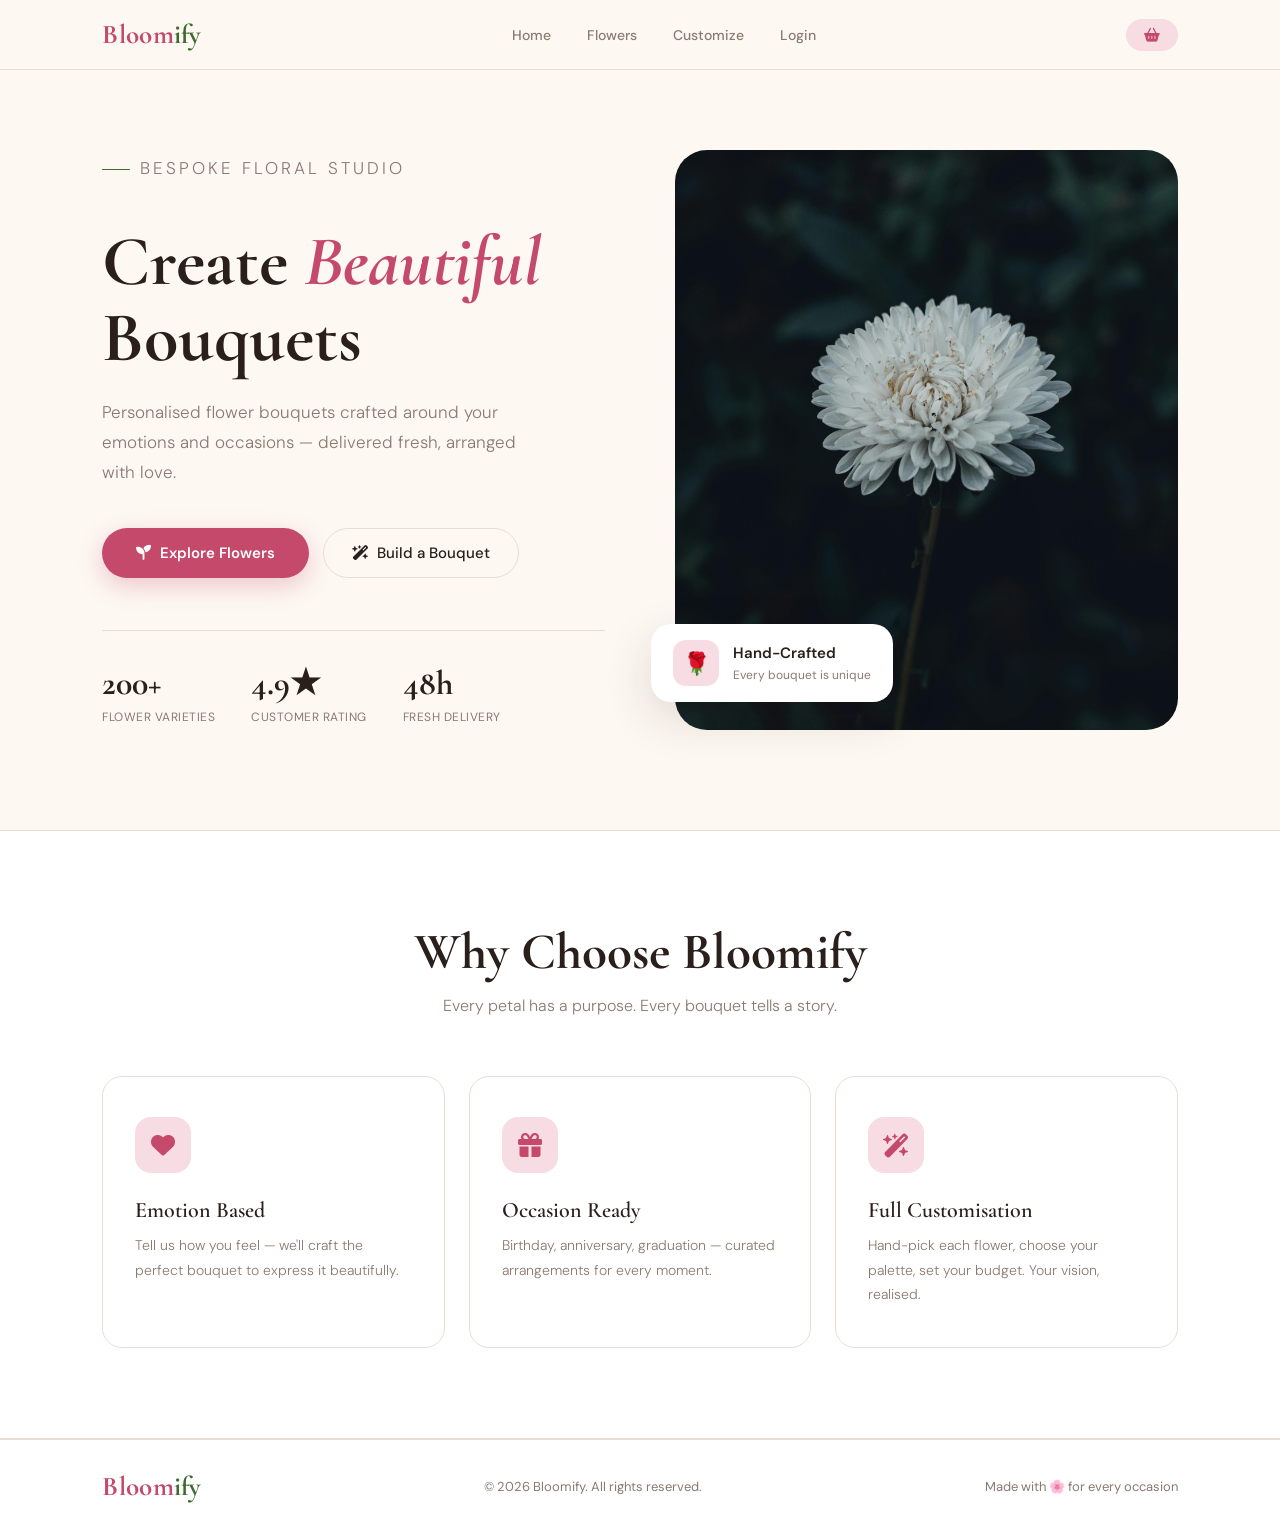
==== frontEnd/index.html @ c7f8efdf "Project setup" ====
<!DOCTYPE html>
<html lang="en">
<head>
  <meta charset="UTF-8">
  <meta name="viewport" content="width=device-width, initial-scale=1.0">
  <title>Bloomify — Bespoke Flower Bouquets</title>
  <link href="https://fonts.googleapis.com/css2?family=Cormorant+Garamond:ital,wght@0,400;0,500;0,600;0,700;1,400;1,600&family=DM+Sans:opsz,wght@9..40,300;9..40,400;9..40,500;9..40,600&display=swap" rel="stylesheet">
  <link rel="stylesheet" href="https://cdnjs.cloudflare.com/ajax/libs/font-awesome/6.5.2/css/all.min.css">
  <link rel="stylesheet" href="css/style.css">
</head>
<body>
<header class="navbar">
  <a href="index.html" class="logo">Bloom<span>ify</span></a>
  <nav><ul>
    <li><a href="index.html">Home</a></li>
    <li><a href="catalog.html">Flowers</a></li>
    <li><a href="customize.html">Customize</a></li>
    <li id="nav-login-link"><a href="login.html">Login</a></li>
  </ul></nav>
  <div class="nav-right">
    <div id="nav-user-info" style="display:none;align-items:center;gap:10px;">
      <span style="font-size:13px;color:var(--text-muted);font-weight:500;">
        <i class="fa-solid fa-circle" style="color:var(--accent);font-size:8px;"></i>
        <span id="nav-user-name"></span>
      </span>
      <button onclick="handleLogout()" style="background:none;border:none;cursor:pointer;font-size:13px;color:var(--primary);font-weight:500;">Logout</button>
    </div>
    <a href="cart.html" class="nav-cart-btn">
      <i class="fa-solid fa-basket-shopping"></i>
      <span id="cart-count" style="display:none;">0</span>
    </a>
  </div>
</header>

<section class="hero">
  <div class="hero-text">
    <p class="hero-eyebrow fade-up delay-1">Bespoke Floral Studio</p>
    <h1 class="fade-up delay-2">Create <em>Beautiful</em><br>Bouquets</h1>
    <p class="fade-up delay-3">Personalised flower bouquets crafted around your emotions and occasions — delivered fresh, arranged with love.</p>
    <div class="hero-cta fade-up delay-4">
      <a href="catalog.html" class="btn-primary"><i class="fa-solid fa-seedling"></i> Explore Flowers</a>
      <a href="customize.html" class="btn-secondary"><i class="fa-solid fa-wand-magic-sparkles"></i> Build a Bouquet</a>
    </div>
    <div class="hero-stats fade-up delay-4">
      <div class="hero-stat"><strong>200+</strong><span>Flower Varieties</span></div>
      <div class="hero-stat"><strong>4.9★</strong><span>Customer Rating</span></div>
      <div class="hero-stat"><strong>48h</strong><span>Fresh Delivery</span></div>
    </div>
  </div>
  <div class="hero-image-wrap fade-up delay-2">
    <img src="images/heroImage.jpg" alt="Beautiful flower bouquet">
    <div class="hero-badge">
      <div class="hero-badge-icon">🌹</div>
      <div class="hero-badge-text"><strong>Hand-Crafted</strong><span>Every bouquet is unique</span></div>
    </div>
  </div>
</section>

<section class="features">
  <div class="section-header"><h2>Why Choose Bloomify</h2><p>Every petal has a purpose. Every bouquet tells a story.</p></div>
  <div class="features-grid">
    <div class="feature-card"><div class="feature-icon"><i class="fa-solid fa-heart"></i></div><h3>Emotion Based</h3><p>Tell us how you feel — we'll craft the perfect bouquet to express it beautifully.</p></div>
    <div class="feature-card"><div class="feature-icon"><i class="fa-solid fa-gift"></i></div><h3>Occasion Ready</h3><p>Birthday, anniversary, graduation — curated arrangements for every moment.</p></div>
    <div class="feature-card"><div class="feature-icon"><i class="fa-solid fa-wand-magic-sparkles"></i></div><h3>Full Customisation</h3><p>Hand-pick each flower, choose your palette, set your budget. Your vision, realised.</p></div>
  </div>
</section>

<footer>
  <a href="index.html" class="logo">Bloom<span>ify</span></a>
  <p>© 2026 Bloomify. All rights reserved.</p>
  <p>Made with 🌸 for every occasion</p>
</footer>
<script src="js/app.js"></script>
</body>
</html>
---- frontEnd/css/style.css ----
/* === BLOOMIFY — BOTANICAL LUXURY === */
@import url('https://fonts.googleapis.com/css2?family=Cormorant+Garamond:ital,wght@0,400;0,500;0,600;0,700;1,400;1,600&family=DM+Sans:opsz,wght@9..40,300;9..40,400;9..40,500;9..40,600&display=swap');

:root {
  --bg:            #fdf8f2;
  --surface:       #ffffff;
  --primary:       #c4496b;
  --primary-dark:  #a33558;
  --primary-light: #f7dce4;
  --accent:        #3d6b2e;
  --text:          #2a1f1a;
  --text-muted:    #8a7a72;
  --border:        #e8ddd5;
  --shadow:        rgba(60,30,20,0.07);
  --shadow-md:     rgba(60,30,20,0.14);
  --radius:        20px;
  --radius-sm:     10px;
  --radius-lg:     32px;
}

* { margin:0; padding:0; box-sizing:border-box; }

html { scroll-behavior:smooth; }

body {
  font-family: 'DM Sans', sans-serif;
  background: var(--bg);
  color: var(--text);
  min-height: 100vh;
  -webkit-font-smoothing: antialiased;
}

/* ─── NAVBAR ─────────────────────────────────────── */
.navbar {
  display: flex;
  justify-content: space-between;
  align-items: center;
  padding: 18px 8%;
  background: rgba(253,248,242,0.88);
  backdrop-filter: blur(14px);
  -webkit-backdrop-filter: blur(14px);
  position: sticky;
  top: 0;
  z-index: 100;
  border-bottom: 1px solid var(--border);
}

.logo {
  font-family: 'Cormorant Garamond', serif;
  font-size: 27px;
  font-weight: 700;
  color: var(--primary);
  letter-spacing: 0.3px;
  text-decoration: none;
}
.logo span { color: var(--accent); }

nav ul { display:flex; list-style:none; gap:4px; }

nav a {
  text-decoration: none;
  color: var(--text-muted);
  font-weight: 500;
  font-size: 14px;
  padding: 8px 16px;
  border-radius: 30px;
  transition: all 0.22s;
}
nav a:hover, nav a.active {
  color: var(--primary);
  background: var(--primary-light);
}

.nav-right {
  display: flex;
  align-items: center;
  gap: 12px;
}

.nav-cart-btn {
  display: flex;
  align-items: center;
  gap: 7px;
  padding: 9px 18px;
  border-radius: 30px;
  background: var(--primary-light);
  color: var(--primary);
  font-size: 14px;
  font-weight: 600;
  text-decoration: none;
  border: none;
  cursor: pointer;
  font-family: 'DM Sans', sans-serif;
  transition: all 0.22s;
}
.nav-cart-btn:hover { background: var(--primary); color: white; }

/* ─── BUTTONS ────────────────────────────────────── */
.btn-primary {
  display: inline-flex;
  align-items: center;
  gap: 9px;
  padding: 15px 34px;
  background: var(--primary);
  color: white;
  border: none;
  border-radius: 50px;
  font-family: 'DM Sans', sans-serif;
  font-size: 15px;
  font-weight: 600;
  cursor: pointer;
  text-decoration: none;
  transition: all 0.28s;
  box-shadow: 0 8px 24px rgba(196,73,107,0.28);
}
.btn-primary:hover {
  background: var(--primary-dark);
  transform: translateY(-2px);
  box-shadow: 0 14px 32px rgba(196,73,107,0.38);
}

.btn-secondary {
  display: inline-flex;
  align-items: center;
  gap: 8px;
  padding: 14px 28px;
  background: transparent;
  color: var(--text);
  border: 1.5px solid var(--border);
  border-radius: 50px;
  font-family: 'DM Sans', sans-serif;
  font-size: 15px;
  font-weight: 500;
  cursor: pointer;
  text-decoration: none;
  transition: all 0.22s;
}
.btn-secondary:hover { border-color: var(--primary); color: var(--primary); }

/* ─── HERO ───────────────────────────────────────── */
.hero {
  display: grid;
  grid-template-columns: 1fr 1fr;
  align-items: center;
  padding: 80px 8% 100px;
  gap: 70px;
}

.hero-eyebrow {
  display: flex;
  align-items: center;
  gap: 10px;
  font-size: 11px;
  font-weight: 600;
  letter-spacing: 3px;
  text-transform: uppercase;
  color: var(--accent);
  margin-bottom: 22px;
}
.hero-eyebrow::before {
  content: '';
  display: block;
  width: 28px;
  height: 1.5px;
  background: var(--accent);
  border-radius: 2px;
}

.hero-text h1 {
  font-family: 'Cormorant Garamond', serif;
  font-size: clamp(46px, 5.5vw, 76px);
  font-weight: 700;
  line-height: 1.08;
  margin-bottom: 22px;
}
.hero-text h1 em { font-style: italic; color: var(--primary); }

.hero-text p {
  font-size: 17px;
  color: var(--text-muted);
  line-height: 1.75;
  margin-bottom: 40px;
  font-weight: 300;
  max-width: 420px;
}

.hero-cta { display: flex; align-items: center; gap: 14px; }

.hero-stats {
  display: flex;
  gap: 36px;
  margin-top: 52px;
  padding-top: 36px;
  border-top: 1px solid var(--border);
}
.hero-stat strong {
  display: block;
  font-family: 'Cormorant Garamond', serif;
  font-size: 34px;
  font-weight: 700;
  line-height: 1;
  margin-bottom: 4px;
}
.hero-stat span {
  font-size: 12px;
  color: var(--text-muted);
  text-transform: uppercase;
  letter-spacing: 0.5px;
}

.hero-image-wrap { position: relative; }

.hero-image-wrap img {
  width: 100%;
  height: 580px;
  object-fit: cover;
  border-radius: var(--radius-lg);
  display: block;
}

.hero-badge {
  position: absolute;
  bottom: 28px;
  left: -24px;
  background: white;
  padding: 16px 22px;
  border-radius: var(--radius);
  box-shadow: 0 16px 48px var(--shadow-md);
  display: flex;
  align-items: center;
  gap: 14px;
  animation: float 4s ease-in-out infinite;
}
@keyframes float {
  0%,100% { transform: translateY(0); }
  50%      { transform: translateY(-6px); }
}

.hero-badge-icon {
  width: 46px;
  height: 46px;
  background: var(--primary-light);
  border-radius: 13px;
  display: flex;
  align-items: center;
  justify-content: center;
  font-size: 22px;
}
.hero-badge-text strong { display:block; font-size:15px; font-weight:600; }
.hero-badge-text span { font-size:12px; color:var(--text-muted); }

/* ─── FEATURES ───────────────────────────────────── */
.features {
  background: white;
  padding: 90px 8%;
  border-top: 1px solid var(--border);
  border-bottom: 1px solid var(--border);
}

.section-header {
  text-align: center;
  margin-bottom: 60px;
}
.section-header h2 {
  font-family: 'Cormorant Garamond', serif;
  font-size: clamp(34px, 4vw, 54px);
  font-weight: 700;
  margin-bottom: 12px;
}
.section-header p { color: var(--text-muted); font-size:16px; font-weight:300; }

.features-grid {
  display: grid;
  grid-template-columns: repeat(3, 1fr);
  gap: 24px;
}

.feature-card {
  padding: 40px 32px;
  border-radius: var(--radius);
  border: 1px solid var(--border);
  transition: all 0.3s;
  position: relative;
  overflow: hidden;
}
.feature-card::after {
  content: '';
  position: absolute;
  top: 0; left: 0; right: 0;
  height: 3px;
  background: var(--primary);
  transform: scaleX(0);
  transition: transform 0.3s;
  transform-origin: left;
  border-radius: 0 0 3px 3px;
}
.feature-card:hover {
  border-color: transparent;
  box-shadow: 0 18px 48px var(--shadow-md);
  transform: translateY(-5px);
}
.feature-card:hover::after { transform: scaleX(1); }

.feature-icon {
  width: 56px;
  height: 56px;
  background: var(--primary-light);
  border-radius: 16px;
  display: flex;
  align-items: center;
  justify-content: center;
  font-size: 24px;
  color: var(--primary);
  margin-bottom: 24px;
}
.feature-card h3 {
  font-family: 'Cormorant Garamond', serif;
  font-size: 22px;
  font-weight: 600;
  margin-bottom: 10px;
}
.feature-card p { color:var(--text-muted); font-size:14px; line-height:1.75; font-weight:300; }

/* ─── PAGE HEADER ────────────────────────────────── */
.page-header {
  padding: 64px 8% 48px;
  text-align: center;
}
.page-header h1 {
  font-family: 'Cormorant Garamond', serif;
  font-size: clamp(36px, 5vw, 64px);
  font-weight: 700;
  margin-bottom: 12px;
}
.page-header p { color: var(--text-muted); font-size:16px; font-weight:300; }

.ornament {
  display: flex;
  align-items: center;
  justify-content: center;
  gap: 14px;
  margin-top: 20px;
  color: var(--primary);
  font-size: 14px;
}
.ornament::before, .ornament::after {
  content: '';
  display: block;
  width: 56px;
  height: 1px;
  background: var(--border);
}

/* ─── CATALOG ────────────────────────────────────── */
.catalog {
  display: grid;
  grid-template-columns: repeat(auto-fill, minmax(300px, 1fr));
  gap: 28px;
  padding: 0 8% 90px;
}

.flower-card {
  background: var(--surface);
  border-radius: var(--radius);
  overflow: hidden;
  border: 1px solid var(--border);
  transition: all 0.35s;
  cursor: pointer;
}
.flower-card:hover {
  transform: translateY(-7px);
  box-shadow: 0 28px 64px var(--shadow-md);
  border-color: transparent;
}

.flower-card-img {
  position: relative;
  overflow: hidden;
  height: 300px;
}
.flower-card-img img {
  width: 100%;
  height: 100%;
  object-fit: cover;
  transition: transform 0.55s;
}
.flower-card:hover .flower-card-img img { transform: scale(1.08); }

.flower-tag {
  position: absolute;
  top: 14px;
  left: 14px;
  background: white;
  color: var(--accent);
  font-size: 10px;
  font-weight: 700;
  letter-spacing: 1.2px;
  text-transform: uppercase;
  padding: 5px 12px;
  border-radius: 30px;
  box-shadow: 0 2px 8px rgba(0,0,0,0.1);
}

.flower-card-body { padding: 26px 26px 0; }
.flower-card-body h3 {
  font-family: 'Cormorant Garamond', serif;
  font-size: 26px;
  font-weight: 600;
  margin-bottom: 5px;
}
.flower-card-body .meaning {
  font-size: 13px;
  color: var(--text-muted);
  font-style: italic;
  margin-bottom: 0;
}

.flower-card-footer {
  display: flex;
  align-items: center;
  justify-content: space-between;
  padding: 20px 26px 24px;
}

.price {
  font-family: 'Cormorant Garamond', serif;
  font-size: 30px;
  font-weight: 700;
  color: var(--text);
}

.btn-add {
  display: inline-flex;
  align-items: center;
  gap: 7px;
  padding: 11px 22px;
  border: none;
  background: var(--primary);
  color: white;
  border-radius: 30px;
  font-family: 'DM Sans', sans-serif;
  font-size: 13px;
  font-weight: 600;
  cursor: pointer;
  transition: all 0.25s;
}
.btn-add:hover { background: var(--primary-dark); transform: scale(1.04); }
.btn-add.added { background: var(--accent); }

/* ─── CUSTOMIZE ──────────────────────────────────── */
.customize-container {
  display: grid;
  grid-template-columns: 1fr 1.3fr;
  gap: 28px;
  padding: 0 8% 90px;
}

.panel {
  background: var(--surface);
  border-radius: var(--radius);
  padding: 38px;
  border: 1px solid var(--border);
}
.panel h2 {
  font-family: 'Cormorant Garamond', serif;
  font-size: 28px;
  font-weight: 600;
  margin-bottom: 24px;
  padding-bottom: 18px;
  border-bottom: 1px solid var(--border);
  display: flex;
  align-items: center;
  gap: 10px;
}

.flower-options {
  display: grid;
  grid-template-columns: 1fr 1fr;
  gap: 12px;
}

.flower-opt-btn {
  display: flex;
  align-items: center;
  gap: 12px;
  padding: 16px 18px;
  border: 1.5px solid var(--border);
  border-radius: var(--radius-sm);
  background: var(--bg);
  cursor: pointer;
  transition: all 0.22s;
  font-family: 'DM Sans', sans-serif;
  font-size: 14px;
  font-weight: 500;
  color: var(--text);
  text-align: left;
}
.flower-opt-btn:hover {
  border-color: var(--primary);
  color: var(--primary);
  background: var(--primary-light);
  transform: scale(1.02);
}
.flower-opt-btn .f-emoji { font-size: 22px; }
.flower-opt-btn .f-info { line-height: 1.3; }
.flower-opt-btn .f-name { display:block; font-weight:600; font-size:14px; }
.flower-opt-btn .f-price { display:block; font-size:12px; color:var(--text-muted); }

.bouquet-list { min-height: 180px; margin-bottom: 20px; }

.bouquet-empty {
  display: flex;
  flex-direction: column;
  align-items: center;
  justify-content: center;
  min-height: 180px;
  color: var(--text-muted);
  font-size: 14px;
  gap: 10px;
  text-align: center;
}
.bouquet-empty i { font-size: 36px; opacity: 0.2; }
.bouquet-empty p { font-weight: 300; }

.bouquet-item {
  display: flex;
  align-items: center;
  justify-content: space-between;
  padding: 14px 16px;
  background: var(--bg);
  border-radius: var(--radius-sm);
  margin-bottom: 10px;
  animation: slideIn 0.3s ease;
}
@keyframes slideIn {
  from { opacity:0; transform: translateX(-12px); }
  to   { opacity:1; transform: translateX(0); }
}

.bouquet-item-left {
  display: flex;
  align-items: center;
  gap: 12px;
  font-size: 14px;
  font-weight: 500;
}
.b-emoji { font-size: 20px; }
.b-qty {
  display: inline-flex;
  align-items: center;
  justify-content: center;
  width: 22px;
  height: 22px;
  background: var(--primary-light);
  color: var(--primary);
  border-radius: 50%;
  font-size: 11px;
  font-weight: 700;
}

.bouquet-item-right { display:flex; align-items:center; gap:10px; }

.item-price {
  font-family: 'Cormorant Garamond', serif;
  font-size: 20px;
  font-weight: 700;
  color: var(--primary);
}

.remove-btn {
  background: none;
  border: none;
  color: var(--text-muted);
  cursor: pointer;
  font-size: 14px;
  padding: 4px 6px;
  border-radius: 6px;
  transition: all 0.2s;
  line-height: 1;
}
.remove-btn:hover { color: var(--primary); background: var(--primary-light); }

.bouquet-total {
  border-top: 1px solid var(--border);
  padding-top: 20px;
  display: flex;
  justify-content: space-between;
  align-items: center;
  margin-bottom: 20px;
}
.bouquet-total span { font-size:15px; font-weight:500; color:var(--text-muted); }
.bouquet-total strong {
  font-family: 'Cormorant Garamond', serif;
  font-size: 36px;
  font-weight: 700;
  color: var(--text);
}

.btn-order {
  width: 100%;
  padding: 16px;
  border: none;
  background: var(--primary);
  color: white;
  border-radius: var(--radius-sm);
  font-family: 'DM Sans', sans-serif;
  font-size: 15px;
  font-weight: 600;
  cursor: pointer;
  transition: all 0.25s;
  display: flex;
  align-items: center;
  justify-content: center;
  gap: 9px;
}
.btn-order:hover { background: var(--primary-dark); transform: translateY(-2px); }
.btn-order:disabled { opacity:0.4; cursor:not-allowed; transform:none; }

/* ─── LOGIN ──────────────────────────────────────── */
.login-page {
  min-height: calc(100vh - 66px);
  display: flex;
  align-items: center;
  justify-content: center;
  padding: 40px 20px;
  background: radial-gradient(ellipse at 70% 50%, var(--primary-light) 0%, var(--bg) 60%);
}

.login-card {
  background: white;
  padding: 56px 48px;
  border-radius: var(--radius-lg);
  width: 100%;
  max-width: 420px;
  box-shadow: 0 32px 80px rgba(60,30,20,0.12);
}

.login-logo {
  font-family: 'Cormorant Garamond', serif;
  font-size: 32px;
  font-weight: 700;
  color: var(--primary);
  text-align: center;
  margin-bottom: 6px;
}
.login-logo span { color: var(--accent); }
.login-sub {
  text-align: center;
  color: var(--text-muted);
  font-size: 14px;
  margin-bottom: 40px;
  font-weight: 300;
}

.form-group { margin-bottom: 20px; }
.form-group label {
  display: block;
  font-size: 11px;
  font-weight: 700;
  letter-spacing: 1px;
  text-transform: uppercase;
  color: var(--text-muted);
  margin-bottom: 8px;
}
.form-group input {
  width: 100%;
  padding: 14px 18px;
  border: 1.5px solid var(--border);
  border-radius: var(--radius-sm);
  font-family: 'DM Sans', sans-serif;
  font-size: 15px;
  color: var(--text);
  background: var(--bg);
  transition: all 0.22s;
  outline: none;
}
.form-group input:focus { border-color: var(--primary); background: white; box-shadow: 0 0 0 4px rgba(196,73,107,0.08); }

.login-footer { text-align:center; margin-top:24px; font-size:13px; color:var(--text-muted); }
.login-footer a { color:var(--primary); text-decoration:none; font-weight:600; }

/* ─── ADMIN ──────────────────────────────────────── */
.admin-stats {
  display: grid;
  grid-template-columns: repeat(3, 1fr);
  gap: 24px;
  padding: 0 8% 32px;
}

.stat-card {
  background: white;
  border-radius: var(--radius);
  padding: 36px;
  border: 1px solid var(--border);
  transition: all 0.28s;
  position: relative;
  overflow: hidden;
}
.stat-card::before {
  content: '';
  position: absolute;
  bottom: 0; left: 0; right: 0;
  height: 3px;
  border-radius: 3px 3px 0 0;
}
.stat-card.rose::before  { background: var(--primary); }
.stat-card.green::before { background: var(--accent); }
.stat-card.gold::before  { background: #c48b00; }

.stat-card:hover { transform: translateY(-4px); box-shadow: 0 18px 48px var(--shadow-md); }

.stat-icon {
  width: 52px;
  height: 52px;
  border-radius: 14px;
  display: flex;
  align-items: center;
  justify-content: center;
  font-size: 22px;
  margin-bottom: 22px;
}
.stat-icon.rose  { background: var(--primary-light); color: var(--primary); }
.stat-icon.green { background: #d5ecd0; color: var(--accent); }
.stat-icon.gold  { background: #fef3dc; color: #c48b00; }

.stat-card h3 {
  font-size: 11px;
  font-weight: 700;
  text-transform: uppercase;
  letter-spacing: 1px;
  color: var(--text-muted);
  margin-bottom: 10px;
}
.stat-value {
  font-family: 'Cormorant Garamond', serif;
  font-size: 52px;
  font-weight: 700;
  line-height: 1;
  margin-bottom: 8px;
}
.stat-delta { font-size: 12px; color: var(--accent); font-weight: 600; }

.admin-panel {
  background: white;
  border-radius: var(--radius);
  border: 1px solid var(--border);
  overflow: hidden;
  margin: 0 8% 90px;
}
.admin-panel-header {
  padding: 24px 32px;
  border-bottom: 1px solid var(--border);
  display: flex;
  justify-content: space-between;
  align-items: center;
}
.admin-panel-header h3 {
  font-family: 'Cormorant Garamond', serif;
  font-size: 24px;
  font-weight: 600;
}

table { width: 100%; border-collapse: collapse; }
thead th {
  padding: 14px 32px;
  text-align: left;
  font-size: 10px;
  font-weight: 700;
  text-transform: uppercase;
  letter-spacing: 1px;
  color: var(--text-muted);
  background: var(--bg);
}
tbody td {
  padding: 18px 32px;
  font-size: 14px;
  border-bottom: 1px solid var(--border);
}
tbody tr:last-child td { border-bottom: none; }
tbody tr:hover td { background: var(--bg); }

.status-badge {
  display: inline-block;
  padding: 4px 12px;
  border-radius: 30px;
  font-size: 11px;
  font-weight: 700;
  letter-spacing: 0.3px;
}
.status-badge.delivered  { background: #d5ecd0; color: var(--accent); }
.status-badge.pending    { background: #fef3dc; color: #c48b00; }
.status-badge.processing { background: var(--primary-light); color: var(--primary); }

/* ─── FOOTER ─────────────────────────────────────── */
footer {
  border-top: 1px solid var(--border);
  padding: 30px 8%;
  display: flex;
  justify-content: space-between;
  align-items: center;
  background: white;
}
footer p { font-size: 13px; color: var(--text-muted); }

/* ─── ANIMATIONS ─────────────────────────────────── */
@keyframes fadeUp {
  from { opacity:0; transform:translateY(20px); }
  to   { opacity:1; transform:translateY(0); }
}
.fade-up   { animation: fadeUp 0.6s ease forwards; }
.delay-1   { animation-delay: 0.1s; opacity:0; }
.delay-2   { animation-delay: 0.22s; opacity:0; }
.delay-3   { animation-delay: 0.34s; opacity:0; }
.delay-4   { animation-delay: 0.46s; opacity:0; }

/* ─── RESPONSIVE ─────────────────────────────────── */
@media (max-width: 960px) {
  .hero { grid-template-columns: 1fr; padding: 60px 6% 70px; gap: 48px; }
  .hero-text p { max-width: 100%; }
  .hero-image-wrap img { height: 380px; }
  .hero-badge { left: 16px; }
  .features-grid { grid-template-columns: 1fr; }
  .customize-container { grid-template-columns: 1fr; }
  .admin-stats { grid-template-columns: 1fr 1fr; }
}
@media (max-width: 620px) {
  .navbar { padding: 14px 5%; }
  nav ul { gap: 2px; }
  nav a { padding: 7px 10px; font-size: 13px; }
  .admin-stats { grid-template-columns: 1fr; }
  .login-card { padding: 40px 28px; }
  .hero-stats { gap: 24px; }
  .catalog { padding: 0 5% 60px; }
}

/* ================= BLOOMIFY ADMIN THEME ================= */

.admin-panel {
  background: var(--surface);
  border: 1px solid var(--border);
  border-radius: var(--radius);
  padding: 20px;
  margin-bottom: 20px;
}

.admin-panel-header {
  display: flex;
  justify-content: space-between;
  align-items: center;
  margin-bottom: 16px;
}

.admin-tabs {
  display: flex;
  gap: 10px;
  flex-wrap: wrap;
}

.admin-tab-btn {
  border-radius: 999px;
  padding: 10px 18px;
  font-size: 13px;
  transition: 0.2s;
}

.admin-tab-btn.active {
  background: var(--primary);
  color: white;
}

table {
  width: 100%;
  border-collapse: collapse;
  font-size: 13px;
}

th {
  text-align: left;
  padding: 12px;
  color: var(--text-muted);
  border-bottom: 1px solid var(--border);
}

td {
  padding: 12px;
  border-bottom: 1px solid var(--border);
}

tr:hover {
  background: rgba(196, 73, 107, 0.05);
}
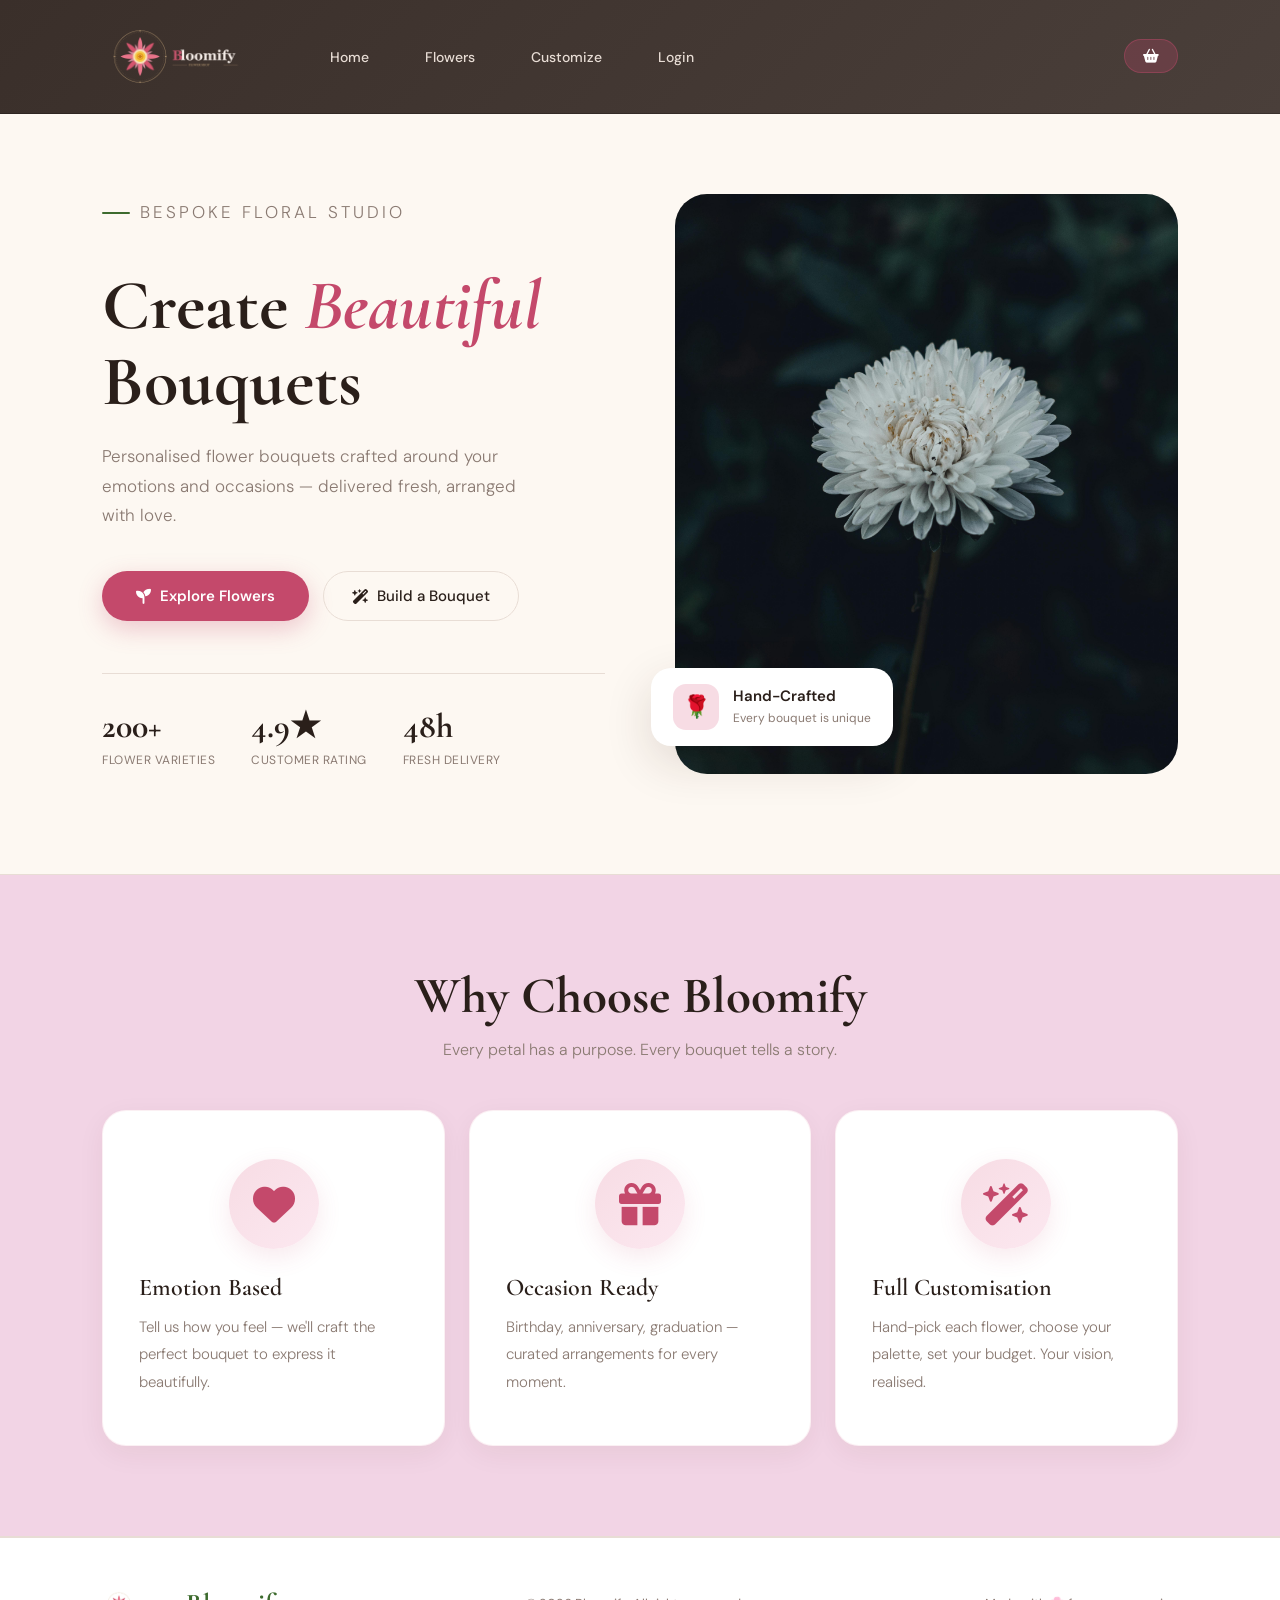
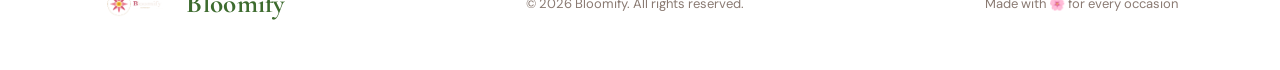
==== commit 82b0e0ee: "added the logo and changed the colours, removed duplivcates" ====
--- a/frontEnd/index.html
+++ b/frontEnd/index.html
@@ -10,7 +10,9 @@
 </head>
 <body>
 <header class="navbar">
-  <a href="index.html" class="logo">Bloom<span>ify</span></a>
+  <a href="index.html" class="brand-logo" aria-label="Bloomify home">
+    <img src="images/bloomify_logo.png" alt="Bloomify logo">
+  </a>
   <nav><ul>
     <li><a href="index.html">Home</a></li>
     <li><a href="catalog.html">Flowers</a></li>
@@ -66,7 +68,7 @@
 </section>
 
 <footer>
-  <a href="index.html" class="logo">Bloom<span>ify</span></a>
+  <a href="index.html" class="logo footer-logo-link"><img src="images/bloomify_logo.png" alt="Bloomify logo"><span>Bloom<span>ify</span></span></a>
   <p>© 2026 Bloomify. All rights reserved.</p>
   <p>Made with 🌸 for every occasion</p>
 </footer>
--- a/frontEnd/css/style.css
+++ b/frontEnd/css/style.css
@@ -33,16 +33,20 @@
 /* ─── NAVBAR ─────────────────────────────────────── */
 .navbar {
   display: flex;
-  justify-content: space-between;
-  align-items: center;
-  padding: 18px 8%;
-  background: rgba(253,248,242,0.88);
+  align-items: center;
+  gap: 40px;
+  padding: 16px 8%;
+  background: linear-gradient(135deg, #3a2f2a 0%, #4a3f3a 100%);
   backdrop-filter: blur(14px);
   -webkit-backdrop-filter: blur(14px);
   position: sticky;
   top: 0;
   z-index: 100;
-  border-bottom: 1px solid var(--border);
+  border-bottom: 1px solid rgba(0,0,0,0.2);
+}
+
+.navbar > nav {
+  flex: 1;
 }
 
 .logo {
@@ -55,26 +59,59 @@
 }
 .logo span { color: var(--accent); }
 
+.brand-logo {
+  display: inline-flex;
+  align-items: center;
+  justify-content: center;
+  width: 15%;
+  height: 50%;
+  flex-shrink: 0;
+  border-radius: 0px;
+  padding: 0;
+  background: transparent;
+  border: none;
+  box-shadow: none;
+  transition: transform 0.22s ease;
+}
+
+.brand-logo:hover {
+  transform: scale(1.05);
+}
+
+.brand-logo img {
+  width: 100%;
+  height: 100%;
+  object-fit: contain;
+  display: block;
+}
+
 nav ul { display:flex; list-style:none; gap:4px; }
 
 nav a {
   text-decoration: none;
-  color: var(--text-muted);
+  color: #e8ddd5;
   font-weight: 500;
   font-size: 14px;
-  padding: 8px 16px;
+  padding: 8px 26px;
   border-radius: 30px;
   transition: all 0.22s;
 }
 nav a:hover, nav a.active {
-  color: var(--primary);
-  background: var(--primary-light);
+  color: #ffffff;
+  background: rgba(196,73,107,0.3);
 }
 
 .nav-right {
   display: flex;
   align-items: center;
   gap: 12px;
+}
+
+.footer-logo-link img {
+  width: 100%;
+  height: 100%;
+  object-fit: contain;
+  display: block;
 }
 
 .nav-cart-btn {
@@ -83,17 +120,17 @@
   gap: 7px;
   padding: 9px 18px;
   border-radius: 30px;
-  background: var(--primary-light);
-  color: var(--primary);
+  background: rgba(196,73,107,0.25);
+  color: #ffffff;
   font-size: 14px;
   font-weight: 600;
   text-decoration: none;
-  border: none;
+  border: 1px solid rgba(196,73,107,0.4);
   cursor: pointer;
   font-family: 'DM Sans', sans-serif;
   transition: all 0.22s;
 }
-.nav-cart-btn:hover { background: var(--primary); color: white; }
+.nav-cart-btn:hover { background: rgba(196,73,107,0.45); color: white; }
 
 /* ─── BUTTONS ────────────────────────────────────── */
 .btn-primary {
@@ -251,7 +288,7 @@
 
 /* ─── FEATURES ───────────────────────────────────── */
 .features {
-  background: white;
+  background: rgb(242, 212, 229);
   padding: 90px 8%;
   border-top: 1px solid var(--border);
   border-bottom: 1px solid var(--border);
@@ -259,7 +296,7 @@
 
 .section-header {
   text-align: center;
-  margin-bottom: 60px;
+  margin-bottom: 50px;
 }
 .section-header h2 {
   font-family: 'Cormorant Garamond', serif;
@@ -276,61 +313,65 @@
 }
 
 .feature-card {
-  padding: 40px 32px;
-  border-radius: var(--radius);
-  border: 1px solid var(--border);
-  transition: all 0.3s;
+  padding: 48px 36px;
+  border-radius: 24px;
+  background: var(--surface);
+  border: 1px solid rgba(196,73,107,0.08);
+  transition: all 0.35s cubic-bezier(0.4, 0.0, 0.2, 1);
   position: relative;
   overflow: hidden;
+  box-shadow: 0 8px 28px rgba(60,30,20,0.06);
 }
 .feature-card::after {
   content: '';
   position: absolute;
   top: 0; left: 0; right: 0;
   height: 3px;
-  background: var(--primary);
+  background: linear-gradient(90deg, var(--primary), transparent);
   transform: scaleX(0);
   transition: transform 0.3s;
   transform-origin: left;
   border-radius: 0 0 3px 3px;
 }
 .feature-card:hover {
-  border-color: transparent;
-  box-shadow: 0 18px 48px var(--shadow-md);
-  transform: translateY(-5px);
+  border-color: rgba(196,73,107,0.2);
+  box-shadow: 0 24px 56px rgba(196,73,107,0.15);
+  transform: translateY(-8px);
 }
 .feature-card:hover::after { transform: scaleX(1); }
 
 .feature-icon {
-  width: 56px;
-  height: 56px;
-  background: var(--primary-light);
-  border-radius: 16px;
+  width: 90px;
+  height: 90px;
+  background: linear-gradient(135deg, #f7dce4, #fce8f0);
+  border-radius: 50%;
   display: flex;
   align-items: center;
   justify-content: center;
+  font-size: 42px;
+  color: var(--primary);
+  margin: 0 auto 24px;
+  box-shadow: 0 8px 24px rgba(196,73,107,0.12);
+}
+.feature-card h3 {
+  font-family: 'Cormorant Garamond', serif;
   font-size: 24px;
-  color: var(--primary);
-  margin-bottom: 24px;
-}
-.feature-card h3 {
-  font-family: 'Cormorant Garamond', serif;
-  font-size: 22px;
   font-weight: 600;
-  margin-bottom: 10px;
-}
-.feature-card p { color:var(--text-muted); font-size:14px; line-height:1.75; font-weight:300; }
+  margin-bottom: 12px;
+  color: var(--text);
+}
+.feature-card p { color:var(--text-muted); font-size:15px; line-height:1.85; font-weight:300; }
 
 /* ─── PAGE HEADER ────────────────────────────────── */
 .page-header {
-  padding: 64px 8% 48px;
+  padding: 34px 5% 48px;
   text-align: center;
 }
 .page-header h1 {
   font-family: 'Cormorant Garamond', serif;
   font-size: clamp(36px, 5vw, 64px);
   font-weight: 700;
-  margin-bottom: 12px;
+  margin-bottom: 10px;
 }
 .page-header p { color: var(--text-muted); font-size:16px; font-weight:300; }
 
@@ -355,22 +396,28 @@
 .catalog {
   display: grid;
   grid-template-columns: repeat(auto-fill, minmax(300px, 1fr));
-  gap: 28px;
+  gap: 32px;
   padding: 0 8% 90px;
+  animation: fadeIn 0.6s ease;
+}
+@keyframes fadeIn {
+  from { opacity: 0; }
+  to { opacity: 1; }
 }
 
 .flower-card {
   background: var(--surface);
-  border-radius: var(--radius);
+  border-radius: 20px;
   overflow: hidden;
-  border: 1px solid var(--border);
-  transition: all 0.35s;
+  border: 1px solid rgba(232,221,213,0.6);
+  transition: all 0.4s cubic-bezier(0.4, 0.0, 0.2, 1);
   cursor: pointer;
+  box-shadow: 0 8px 28px rgba(60,30,20,0.08);
 }
 .flower-card:hover {
-  transform: translateY(-7px);
-  box-shadow: 0 28px 64px var(--shadow-md);
-  border-color: transparent;
+  transform: translateY(-10px);
+  box-shadow: 0 32px 72px rgba(196,73,107,0.18);
+  border-color: rgba(196,73,107,0.15);
 }
 
 .flower-card-img {
@@ -433,19 +480,25 @@
   display: inline-flex;
   align-items: center;
   gap: 7px;
-  padding: 11px 22px;
+  padding: 12px 26px;
   border: none;
-  background: var(--primary);
+  background: linear-gradient(135deg, var(--primary), #a33558);
   color: white;
   border-radius: 30px;
   font-family: 'DM Sans', sans-serif;
-  font-size: 13px;
+  font-size: 14px;
   font-weight: 600;
   cursor: pointer;
-  transition: all 0.25s;
-}
-.btn-add:hover { background: var(--primary-dark); transform: scale(1.04); }
-.btn-add.added { background: var(--accent); }
+  transition: all 0.3s cubic-bezier(0.4, 0.0, 0.2, 1);
+  box-shadow: 0 6px 20px rgba(196,73,107,0.25);
+}
+.btn-add:hover { 
+  background: linear-gradient(135deg, #a33558, #8a2a48);
+  transform: translateY(-2px);
+  box-shadow: 0 10px 28px rgba(196,73,107,0.35);
+}
+.btn-add:active { transform: translateY(0); }
+.btn-add.added { background: linear-gradient(135deg, var(--accent), #2f5a24); }
 
 /* ─── CUSTOMIZE ──────────────────────────────────── */
 .customize-container {
@@ -457,9 +510,10 @@
 
 .panel {
   background: var(--surface);
-  border-radius: var(--radius);
-  padding: 38px;
-  border: 1px solid var(--border);
+  border-radius: 24px;
+  padding: 42px;
+  border: 1px solid rgba(232,221,213,0.5);
+  box-shadow: 0 8px 32px rgba(60,30,20,0.08);
 }
 .panel h2 {
   font-family: 'Cormorant Garamond', serif;
@@ -800,6 +854,16 @@
   align-items: center;
   background: white;
 }
+footer .footer-logo-link {
+  display: inline-flex;
+  align-items: center;
+  gap: 12px;
+  text-decoration: none;
+}
+footer .footer-logo-link img {
+  width: 72px;
+  height: 72px;
+}
 footer p { font-size: 13px; color: var(--text-muted); }
 
 /* ─── ANIMATIONS ─────────────────────────────────── */
@@ -827,6 +891,8 @@
   .navbar { padding: 14px 5%; }
   nav ul { gap: 2px; }
   nav a { padding: 7px 10px; font-size: 13px; }
+  .brand-logo { width: 46px; height: 46px; padding: 5px; border-radius: 14px; }
+  footer { flex-direction: column; gap: 12px; text-align: center; }
   .admin-stats { grid-template-columns: 1fr; }
   .login-card { padding: 40px 28px; }
   .hero-stats { gap: 24px; }
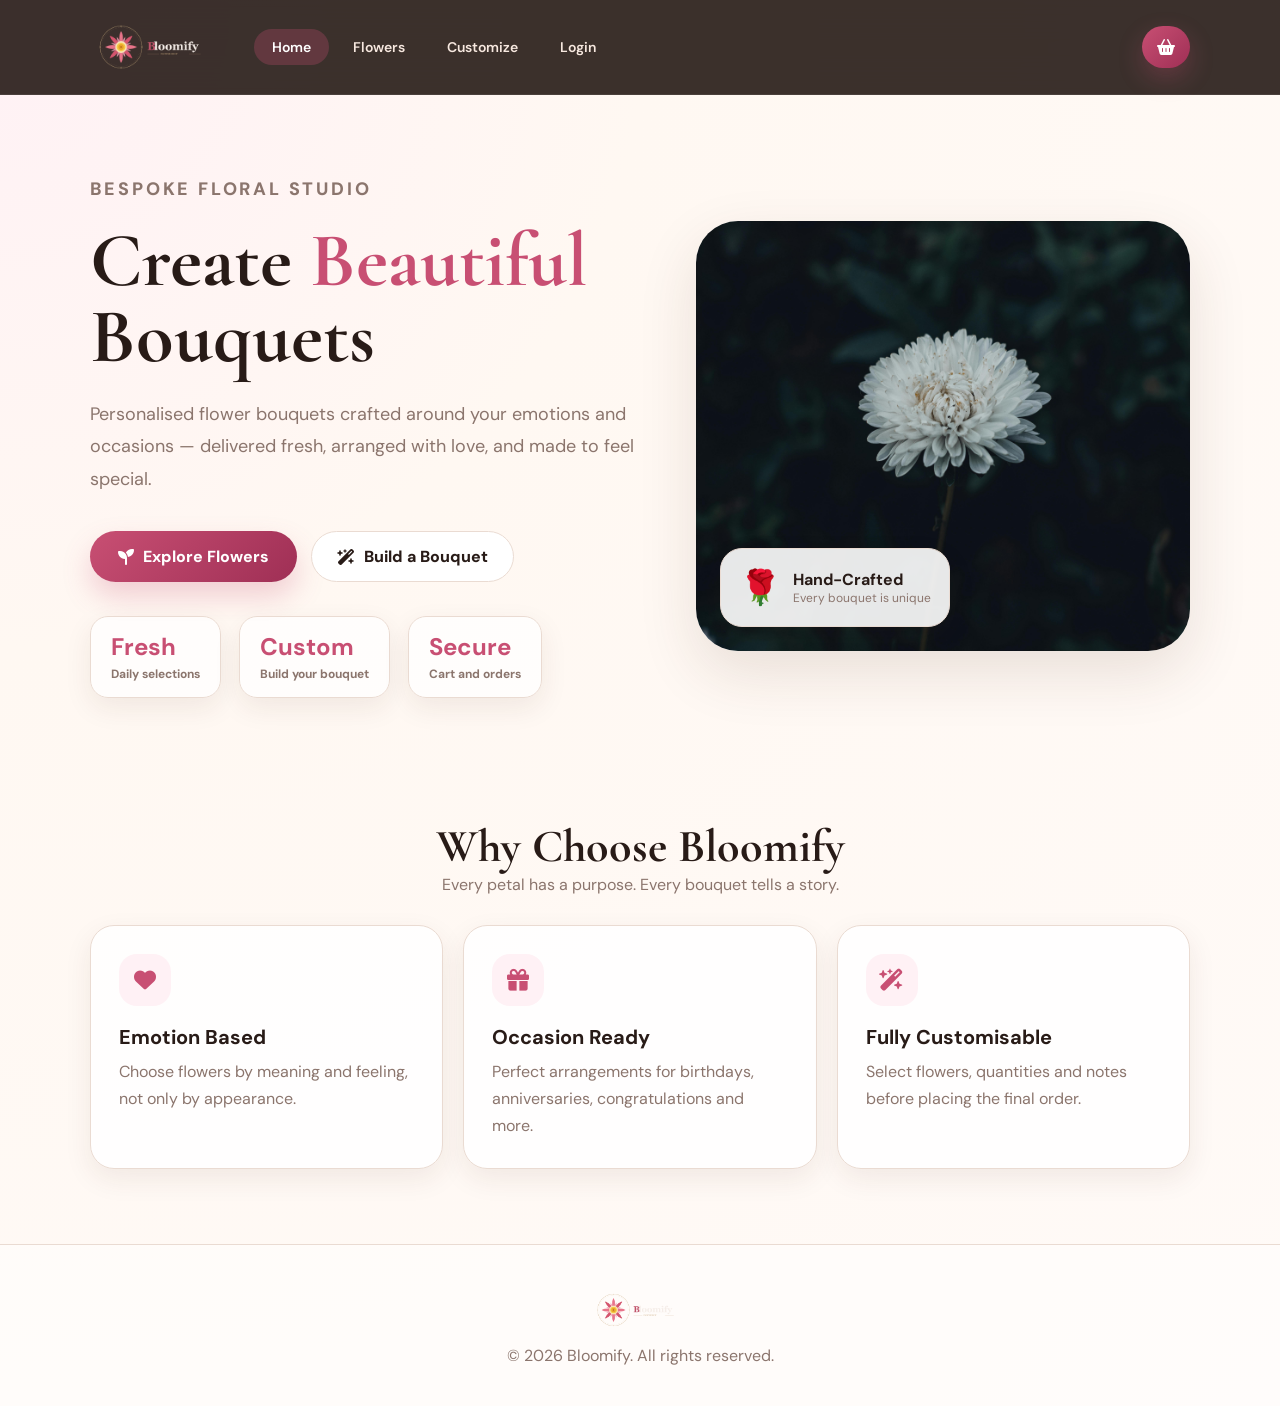
==== commit d148a3a2: "Make UI clean and Cart issue" ====
--- a/frontEnd/index.html
+++ b/frontEnd/index.html
@@ -4,7 +4,6 @@
   <meta charset="UTF-8">
   <meta name="viewport" content="width=device-width, initial-scale=1.0">
   <title>Bloomify — Bespoke Flower Bouquets</title>
-  <link href="https://fonts.googleapis.com/css2?family=Cormorant+Garamond:ital,wght@0,400;0,500;0,600;0,700;1,400;1,600&family=DM+Sans:opsz,wght@9..40,300;9..40,400;9..40,500;9..40,600&display=swap" rel="stylesheet">
   <link rel="stylesheet" href="https://cdnjs.cloudflare.com/ajax/libs/font-awesome/6.5.2/css/all.min.css">
   <link rel="stylesheet" href="css/style.css">
 </head>
@@ -13,20 +12,26 @@
   <a href="index.html" class="brand-logo" aria-label="Bloomify home">
     <img src="images/bloomify_logo.png" alt="Bloomify logo">
   </a>
-  <nav><ul>
-    <li><a href="index.html">Home</a></li>
-    <li><a href="catalog.html">Flowers</a></li>
-    <li><a href="customize.html">Customize</a></li>
-    <li id="nav-login-link"><a href="login.html">Login</a></li>
-  </ul></nav>
+
+  <nav>
+    <ul>
+      <li><a href="index.html" class="active">Home</a></li>
+      <li><a href="catalog.html">Flowers</a></li>
+      <li><a href="customize.html">Customize</a></li>
+      <li id="nav-admin-link" style="display:none;"><a href="admin.html">Admin</a></li>
+      <li id="nav-login-link"><a href="login.html">Login</a></li>
+    </ul>
+  </nav>
+
   <div class="nav-right">
-    <div id="nav-user-info" style="display:none;align-items:center;gap:10px;">
-      <span style="font-size:13px;color:var(--text-muted);font-weight:500;">
-        <i class="fa-solid fa-circle" style="color:var(--accent);font-size:8px;"></i>
+    <div class="nav-user" id="nav-user-info">
+      <span>
+        <i class="fa-solid fa-circle" style="color:#9fe39f;font-size:8px;"></i>
         <span id="nav-user-name"></span>
       </span>
-      <button onclick="handleLogout()" style="background:none;border:none;cursor:pointer;font-size:13px;color:var(--primary);font-weight:500;">Logout</button>
+      <button class="logout-btn" onclick="handleLogout()">Logout</button>
     </div>
+
     <a href="cart.html" class="nav-cart-btn">
       <i class="fa-solid fa-basket-shopping"></i>
       <span id="cart-count" style="display:none;">0</span>
@@ -35,43 +40,87 @@
 </header>
 
 <section class="hero">
-  <div class="hero-text">
-    <p class="hero-eyebrow fade-up delay-1">Bespoke Floral Studio</p>
-    <h1 class="fade-up delay-2">Create <em>Beautiful</em><br>Bouquets</h1>
-    <p class="fade-up delay-3">Personalised flower bouquets crafted around your emotions and occasions — delivered fresh, arranged with love.</p>
-    <div class="hero-cta fade-up delay-4">
-      <a href="catalog.html" class="btn-primary"><i class="fa-solid fa-seedling"></i> Explore Flowers</a>
-      <a href="customize.html" class="btn-secondary"><i class="fa-solid fa-wand-magic-sparkles"></i> Build a Bouquet</a>
+  <div class="hero-text fade-up">
+    <p class="hero-eyebrow">Bespoke Floral Studio</p>
+    <h1>Create <em>Beautiful</em><br>Bouquets</h1>
+    <p>
+      Personalised flower bouquets crafted around your emotions and occasions —
+      delivered fresh, arranged with love, and made to feel special.
+    </p>
+
+    <div class="hero-cta">
+      <a href="catalog.html" class="btn-primary">
+        <i class="fa-solid fa-seedling"></i> Explore Flowers
+      </a>
+      <a href="customize.html" class="btn-secondary">
+        <i class="fa-solid fa-wand-magic-sparkles"></i> Build a Bouquet
+      </a>
     </div>
-    <div class="hero-stats fade-up delay-4">
-      <div class="hero-stat"><strong>200+</strong><span>Flower Varieties</span></div>
-      <div class="hero-stat"><strong>4.9★</strong><span>Customer Rating</span></div>
-      <div class="hero-stat"><strong>48h</strong><span>Fresh Delivery</span></div>
+
+    <div class="hero-stats">
+      <div class="hero-stat">
+        <strong>Fresh</strong>
+        <span>Daily selections</span>
+      </div>
+      <div class="hero-stat">
+        <strong>Custom</strong>
+        <span>Build your bouquet</span>
+      </div>
+      <div class="hero-stat">
+        <strong>Secure</strong>
+        <span>Cart and orders</span>
+      </div>
     </div>
   </div>
-  <div class="hero-image-wrap fade-up delay-2">
+
+  <div class="hero-image-wrap fade-up">
     <img src="images/heroImage.jpg" alt="Beautiful flower bouquet">
+
     <div class="hero-badge">
       <div class="hero-badge-icon">🌹</div>
-      <div class="hero-badge-text"><strong>Hand-Crafted</strong><span>Every bouquet is unique</span></div>
+      <div>
+        <strong>Hand-Crafted</strong>
+        <span>Every bouquet is unique</span>
+      </div>
     </div>
   </div>
 </section>
 
 <section class="features">
-  <div class="section-header"><h2>Why Choose Bloomify</h2><p>Every petal has a purpose. Every bouquet tells a story.</p></div>
+  <div class="section-header">
+    <h2>Why Choose Bloomify</h2>
+    <p>Every petal has a purpose. Every bouquet tells a story.</p>
+  </div>
+
   <div class="features-grid">
-    <div class="feature-card"><div class="feature-icon"><i class="fa-solid fa-heart"></i></div><h3>Emotion Based</h3><p>Tell us how you feel — we'll craft the perfect bouquet to express it beautifully.</p></div>
-    <div class="feature-card"><div class="feature-icon"><i class="fa-solid fa-gift"></i></div><h3>Occasion Ready</h3><p>Birthday, anniversary, graduation — curated arrangements for every moment.</p></div>
-    <div class="feature-card"><div class="feature-icon"><i class="fa-solid fa-wand-magic-sparkles"></i></div><h3>Full Customisation</h3><p>Hand-pick each flower, choose your palette, set your budget. Your vision, realised.</p></div>
+    <div class="feature-card">
+      <div class="feature-icon"><i class="fa-solid fa-heart"></i></div>
+      <h3>Emotion Based</h3>
+      <p>Choose flowers by meaning and feeling, not only by appearance.</p>
+    </div>
+
+    <div class="feature-card">
+      <div class="feature-icon"><i class="fa-solid fa-gift"></i></div>
+      <h3>Occasion Ready</h3>
+      <p>Perfect arrangements for birthdays, anniversaries, congratulations and more.</p>
+    </div>
+
+    <div class="feature-card">
+      <div class="feature-icon"><i class="fa-solid fa-wand-magic-sparkles"></i></div>
+      <h3>Fully Customisable</h3>
+      <p>Select flowers, quantities and notes before placing the final order.</p>
+    </div>
   </div>
 </section>
 
 <footer>
-  <a href="index.html" class="logo footer-logo-link"><img src="images/bloomify_logo.png" alt="Bloomify logo"><span>Bloom<span>ify</span></span></a>
+  <a href="index.html" class="logo footer-logo-link">
+    <img src="images/bloomify_logo.png" alt="Bloomify logo">
+  </a>
   <p>© 2026 Bloomify. All rights reserved.</p>
-  <p>Made with 🌸 for every occasion</p>
 </footer>
+
+<script src="js/config.js"></script>
 <script src="js/app.js"></script>
 </body>
-</html>
+</html>
--- a/frontEnd/css/style.css
+++ b/frontEnd/css/style.css
@@ -1,957 +1,1057 @@
-/* === BLOOMIFY — BOTANICAL LUXURY === */
-@import url('https://fonts.googleapis.com/css2?family=Cormorant+Garamond:ital,wght@0,400;0,500;0,600;0,700;1,400;1,600&family=DM+Sans:opsz,wght@9..40,300;9..40,400;9..40,500;9..40,600&display=swap');
-
-:root {
-  --bg:            #fdf8f2;
-  --surface:       #ffffff;
-  --primary:       #c4496b;
-  --primary-dark:  #a33558;
-  --primary-light: #f7dce4;
-  --accent:        #3d6b2e;
-  --text:          #2a1f1a;
-  --text-muted:    #8a7a72;
-  --border:        #e8ddd5;
-  --shadow:        rgba(60,30,20,0.07);
-  --shadow-md:     rgba(60,30,20,0.14);
-  --radius:        20px;
-  --radius-sm:     10px;
-  --radius-lg:     32px;
-}
-
-* { margin:0; padding:0; box-sizing:border-box; }
-
-html { scroll-behavior:smooth; }
-
-body {
-  font-family: 'DM Sans', sans-serif;
-  background: var(--bg);
-  color: var(--text);
-  min-height: 100vh;
-  -webkit-font-smoothing: antialiased;
-}
-
-/* ─── NAVBAR ─────────────────────────────────────── */
-.navbar {
-  display: flex;
-  align-items: center;
-  gap: 40px;
-  padding: 16px 8%;
-  background: linear-gradient(135deg, #3a2f2a 0%, #4a3f3a 100%);
-  backdrop-filter: blur(14px);
-  -webkit-backdrop-filter: blur(14px);
-  position: sticky;
-  top: 0;
-  z-index: 100;
-  border-bottom: 1px solid rgba(0,0,0,0.2);
-}
-
-.navbar > nav {
-  flex: 1;
-}
-
-.logo {
-  font-family: 'Cormorant Garamond', serif;
-  font-size: 27px;
-  font-weight: 700;
-  color: var(--primary);
-  letter-spacing: 0.3px;
-  text-decoration: none;
-}
-.logo span { color: var(--accent); }
-
-.brand-logo {
-  display: inline-flex;
-  align-items: center;
-  justify-content: center;
-  width: 15%;
-  height: 50%;
-  flex-shrink: 0;
-  border-radius: 0px;
-  padding: 0;
-  background: transparent;
-  border: none;
-  box-shadow: none;
-  transition: transform 0.22s ease;
-}
-
-.brand-logo:hover {
-  transform: scale(1.05);
-}
-
-.brand-logo img {
-  width: 100%;
-  height: 100%;
-  object-fit: contain;
-  display: block;
-}
-
-nav ul { display:flex; list-style:none; gap:4px; }
-
-nav a {
-  text-decoration: none;
-  color: #e8ddd5;
-  font-weight: 500;
-  font-size: 14px;
-  padding: 8px 26px;
-  border-radius: 30px;
-  transition: all 0.22s;
-}
-nav a:hover, nav a.active {
-  color: #ffffff;
-  background: rgba(196,73,107,0.3);
-}
-
-.nav-right {
-  display: flex;
-  align-items: center;
-  gap: 12px;
-}
-
-.footer-logo-link img {
-  width: 100%;
-  height: 100%;
-  object-fit: contain;
-  display: block;
-}
-
-.nav-cart-btn {
-  display: flex;
-  align-items: center;
-  gap: 7px;
-  padding: 9px 18px;
-  border-radius: 30px;
-  background: rgba(196,73,107,0.25);
-  color: #ffffff;
-  font-size: 14px;
-  font-weight: 600;
-  text-decoration: none;
-  border: 1px solid rgba(196,73,107,0.4);
-  cursor: pointer;
-  font-family: 'DM Sans', sans-serif;
-  transition: all 0.22s;
-}
-.nav-cart-btn:hover { background: rgba(196,73,107,0.45); color: white; }
-
-/* ─── BUTTONS ────────────────────────────────────── */
-.btn-primary {
-  display: inline-flex;
-  align-items: center;
-  gap: 9px;
-  padding: 15px 34px;
-  background: var(--primary);
-  color: white;
-  border: none;
-  border-radius: 50px;
-  font-family: 'DM Sans', sans-serif;
-  font-size: 15px;
-  font-weight: 600;
-  cursor: pointer;
-  text-decoration: none;
-  transition: all 0.28s;
-  box-shadow: 0 8px 24px rgba(196,73,107,0.28);
-}
-.btn-primary:hover {
-  background: var(--primary-dark);
-  transform: translateY(-2px);
-  box-shadow: 0 14px 32px rgba(196,73,107,0.38);
-}
-
-.btn-secondary {
-  display: inline-flex;
-  align-items: center;
-  gap: 8px;
-  padding: 14px 28px;
-  background: transparent;
-  color: var(--text);
-  border: 1.5px solid var(--border);
-  border-radius: 50px;
-  font-family: 'DM Sans', sans-serif;
-  font-size: 15px;
-  font-weight: 500;
-  cursor: pointer;
-  text-decoration: none;
-  transition: all 0.22s;
-}
-.btn-secondary:hover { border-color: var(--primary); color: var(--primary); }
-
-/* ─── HERO ───────────────────────────────────────── */
-.hero {
-  display: grid;
-  grid-template-columns: 1fr 1fr;
-  align-items: center;
-  padding: 80px 8% 100px;
-  gap: 70px;
-}
-
-.hero-eyebrow {
-  display: flex;
-  align-items: center;
-  gap: 10px;
-  font-size: 11px;
-  font-weight: 600;
-  letter-spacing: 3px;
-  text-transform: uppercase;
-  color: var(--accent);
-  margin-bottom: 22px;
-}
-.hero-eyebrow::before {
-  content: '';
-  display: block;
-  width: 28px;
-  height: 1.5px;
-  background: var(--accent);
-  border-radius: 2px;
-}
-
-.hero-text h1 {
-  font-family: 'Cormorant Garamond', serif;
-  font-size: clamp(46px, 5.5vw, 76px);
-  font-weight: 700;
-  line-height: 1.08;
-  margin-bottom: 22px;
-}
-.hero-text h1 em { font-style: italic; color: var(--primary); }
-
-.hero-text p {
-  font-size: 17px;
-  color: var(--text-muted);
-  line-height: 1.75;
-  margin-bottom: 40px;
-  font-weight: 300;
-  max-width: 420px;
-}
-
-.hero-cta { display: flex; align-items: center; gap: 14px; }
-
-.hero-stats {
-  display: flex;
-  gap: 36px;
-  margin-top: 52px;
-  padding-top: 36px;
-  border-top: 1px solid var(--border);
-}
-.hero-stat strong {
-  display: block;
-  font-family: 'Cormorant Garamond', serif;
-  font-size: 34px;
-  font-weight: 700;
-  line-height: 1;
-  margin-bottom: 4px;
-}
-.hero-stat span {
-  font-size: 12px;
-  color: var(--text-muted);
-  text-transform: uppercase;
-  letter-spacing: 0.5px;
-}
-
-.hero-image-wrap { position: relative; }
-
-.hero-image-wrap img {
-  width: 100%;
-  height: 580px;
-  object-fit: cover;
-  border-radius: var(--radius-lg);
-  display: block;
-}
-
-.hero-badge {
-  position: absolute;
-  bottom: 28px;
-  left: -24px;
-  background: white;
-  padding: 16px 22px;
-  border-radius: var(--radius);
-  box-shadow: 0 16px 48px var(--shadow-md);
-  display: flex;
-  align-items: center;
-  gap: 14px;
-  animation: float 4s ease-in-out infinite;
-}
-@keyframes float {
-  0%,100% { transform: translateY(0); }
-  50%      { transform: translateY(-6px); }
-}
-
-.hero-badge-icon {
-  width: 46px;
-  height: 46px;
-  background: var(--primary-light);
-  border-radius: 13px;
-  display: flex;
-  align-items: center;
-  justify-content: center;
-  font-size: 22px;
-}
-.hero-badge-text strong { display:block; font-size:15px; font-weight:600; }
-.hero-badge-text span { font-size:12px; color:var(--text-muted); }
-
-/* ─── FEATURES ───────────────────────────────────── */
-.features {
-  background: rgb(242, 212, 229);
-  padding: 90px 8%;
-  border-top: 1px solid var(--border);
-  border-bottom: 1px solid var(--border);
-}
-
-.section-header {
-  text-align: center;
-  margin-bottom: 50px;
-}
-.section-header h2 {
-  font-family: 'Cormorant Garamond', serif;
-  font-size: clamp(34px, 4vw, 54px);
-  font-weight: 700;
-  margin-bottom: 12px;
-}
-.section-header p { color: var(--text-muted); font-size:16px; font-weight:300; }
-
-.features-grid {
-  display: grid;
-  grid-template-columns: repeat(3, 1fr);
-  gap: 24px;
-}
-
-.feature-card {
-  padding: 48px 36px;
-  border-radius: 24px;
-  background: var(--surface);
-  border: 1px solid rgba(196,73,107,0.08);
-  transition: all 0.35s cubic-bezier(0.4, 0.0, 0.2, 1);
-  position: relative;
-  overflow: hidden;
-  box-shadow: 0 8px 28px rgba(60,30,20,0.06);
-}
-.feature-card::after {
-  content: '';
-  position: absolute;
-  top: 0; left: 0; right: 0;
-  height: 3px;
-  background: linear-gradient(90deg, var(--primary), transparent);
-  transform: scaleX(0);
-  transition: transform 0.3s;
-  transform-origin: left;
-  border-radius: 0 0 3px 3px;
-}
-.feature-card:hover {
-  border-color: rgba(196,73,107,0.2);
-  box-shadow: 0 24px 56px rgba(196,73,107,0.15);
-  transform: translateY(-8px);
-}
-.feature-card:hover::after { transform: scaleX(1); }
-
-.feature-icon {
-  width: 90px;
-  height: 90px;
-  background: linear-gradient(135deg, #f7dce4, #fce8f0);
-  border-radius: 50%;
-  display: flex;
-  align-items: center;
-  justify-content: center;
-  font-size: 42px;
-  color: var(--primary);
-  margin: 0 auto 24px;
-  box-shadow: 0 8px 24px rgba(196,73,107,0.12);
-}
-.feature-card h3 {
-  font-family: 'Cormorant Garamond', serif;
-  font-size: 24px;
-  font-weight: 600;
-  margin-bottom: 12px;
-  color: var(--text);
-}
-.feature-card p { color:var(--text-muted); font-size:15px; line-height:1.85; font-weight:300; }
-
-/* ─── PAGE HEADER ────────────────────────────────── */
-.page-header {
-  padding: 34px 5% 48px;
-  text-align: center;
-}
-.page-header h1 {
-  font-family: 'Cormorant Garamond', serif;
-  font-size: clamp(36px, 5vw, 64px);
-  font-weight: 700;
-  margin-bottom: 10px;
-}
-.page-header p { color: var(--text-muted); font-size:16px; font-weight:300; }
-
-.ornament {
-  display: flex;
-  align-items: center;
-  justify-content: center;
-  gap: 14px;
-  margin-top: 20px;
-  color: var(--primary);
-  font-size: 14px;
-}
-.ornament::before, .ornament::after {
-  content: '';
-  display: block;
-  width: 56px;
-  height: 1px;
-  background: var(--border);
-}
-
-/* ─── CATALOG ────────────────────────────────────── */
-.catalog {
-  display: grid;
-  grid-template-columns: repeat(auto-fill, minmax(300px, 1fr));
-  gap: 32px;
-  padding: 0 8% 90px;
-  animation: fadeIn 0.6s ease;
-}
-@keyframes fadeIn {
-  from { opacity: 0; }
-  to { opacity: 1; }
-}
-
-.flower-card {
-  background: var(--surface);
-  border-radius: 20px;
-  overflow: hidden;
-  border: 1px solid rgba(232,221,213,0.6);
-  transition: all 0.4s cubic-bezier(0.4, 0.0, 0.2, 1);
-  cursor: pointer;
-  box-shadow: 0 8px 28px rgba(60,30,20,0.08);
-}
-.flower-card:hover {
-  transform: translateY(-10px);
-  box-shadow: 0 32px 72px rgba(196,73,107,0.18);
-  border-color: rgba(196,73,107,0.15);
-}
-
-.flower-card-img {
-  position: relative;
-  overflow: hidden;
-  height: 300px;
-}
-.flower-card-img img {
-  width: 100%;
-  height: 100%;
-  object-fit: cover;
-  transition: transform 0.55s;
-}
-.flower-card:hover .flower-card-img img { transform: scale(1.08); }
-
-.flower-tag {
-  position: absolute;
-  top: 14px;
-  left: 14px;
-  background: white;
-  color: var(--accent);
-  font-size: 10px;
-  font-weight: 700;
-  letter-spacing: 1.2px;
-  text-transform: uppercase;
-  padding: 5px 12px;
-  border-radius: 30px;
-  box-shadow: 0 2px 8px rgba(0,0,0,0.1);
-}
-
-.flower-card-body { padding: 26px 26px 0; }
-.flower-card-body h3 {
-  font-family: 'Cormorant Garamond', serif;
-  font-size: 26px;
-  font-weight: 600;
-  margin-bottom: 5px;
-}
-.flower-card-body .meaning {
-  font-size: 13px;
-  color: var(--text-muted);
-  font-style: italic;
-  margin-bottom: 0;
-}
-
-.flower-card-footer {
-  display: flex;
-  align-items: center;
-  justify-content: space-between;
-  padding: 20px 26px 24px;
-}
-
-.price {
-  font-family: 'Cormorant Garamond', serif;
-  font-size: 30px;
-  font-weight: 700;
-  color: var(--text);
-}
-
-.btn-add {
-  display: inline-flex;
-  align-items: center;
-  gap: 7px;
-  padding: 12px 26px;
-  border: none;
-  background: linear-gradient(135deg, var(--primary), #a33558);
-  color: white;
-  border-radius: 30px;
-  font-family: 'DM Sans', sans-serif;
-  font-size: 14px;
-  font-weight: 600;
-  cursor: pointer;
-  transition: all 0.3s cubic-bezier(0.4, 0.0, 0.2, 1);
-  box-shadow: 0 6px 20px rgba(196,73,107,0.25);
-}
-.btn-add:hover { 
-  background: linear-gradient(135deg, #a33558, #8a2a48);
-  transform: translateY(-2px);
-  box-shadow: 0 10px 28px rgba(196,73,107,0.35);
-}
-.btn-add:active { transform: translateY(0); }
-.btn-add.added { background: linear-gradient(135deg, var(--accent), #2f5a24); }
-
-/* ─── CUSTOMIZE ──────────────────────────────────── */
-.customize-container {
-  display: grid;
-  grid-template-columns: 1fr 1.3fr;
-  gap: 28px;
-  padding: 0 8% 90px;
-}
-
-.panel {
-  background: var(--surface);
-  border-radius: 24px;
-  padding: 42px;
-  border: 1px solid rgba(232,221,213,0.5);
-  box-shadow: 0 8px 32px rgba(60,30,20,0.08);
-}
-.panel h2 {
-  font-family: 'Cormorant Garamond', serif;
-  font-size: 28px;
-  font-weight: 600;
-  margin-bottom: 24px;
-  padding-bottom: 18px;
-  border-bottom: 1px solid var(--border);
-  display: flex;
-  align-items: center;
-  gap: 10px;
-}
-
-.flower-options {
-  display: grid;
-  grid-template-columns: 1fr 1fr;
-  gap: 12px;
-}
-
-.flower-opt-btn {
-  display: flex;
-  align-items: center;
-  gap: 12px;
-  padding: 16px 18px;
-  border: 1.5px solid var(--border);
-  border-radius: var(--radius-sm);
-  background: var(--bg);
-  cursor: pointer;
-  transition: all 0.22s;
-  font-family: 'DM Sans', sans-serif;
-  font-size: 14px;
-  font-weight: 500;
-  color: var(--text);
-  text-align: left;
-}
-.flower-opt-btn:hover {
-  border-color: var(--primary);
-  color: var(--primary);
-  background: var(--primary-light);
-  transform: scale(1.02);
-}
-.flower-opt-btn .f-emoji { font-size: 22px; }
-.flower-opt-btn .f-info { line-height: 1.3; }
-.flower-opt-btn .f-name { display:block; font-weight:600; font-size:14px; }
-.flower-opt-btn .f-price { display:block; font-size:12px; color:var(--text-muted); }
-
-.bouquet-list { min-height: 180px; margin-bottom: 20px; }
-
-.bouquet-empty {
-  display: flex;
-  flex-direction: column;
-  align-items: center;
-  justify-content: center;
-  min-height: 180px;
-  color: var(--text-muted);
-  font-size: 14px;
-  gap: 10px;
-  text-align: center;
-}
-.bouquet-empty i { font-size: 36px; opacity: 0.2; }
-.bouquet-empty p { font-weight: 300; }
-
-.bouquet-item {
-  display: flex;
-  align-items: center;
-  justify-content: space-between;
-  padding: 14px 16px;
-  background: var(--bg);
-  border-radius: var(--radius-sm);
-  margin-bottom: 10px;
-  animation: slideIn 0.3s ease;
-}
-@keyframes slideIn {
-  from { opacity:0; transform: translateX(-12px); }
-  to   { opacity:1; transform: translateX(0); }
-}
-
-.bouquet-item-left {
-  display: flex;
-  align-items: center;
-  gap: 12px;
-  font-size: 14px;
-  font-weight: 500;
-}
-.b-emoji { font-size: 20px; }
-.b-qty {
-  display: inline-flex;
-  align-items: center;
-  justify-content: center;
-  width: 22px;
-  height: 22px;
-  background: var(--primary-light);
-  color: var(--primary);
-  border-radius: 50%;
-  font-size: 11px;
-  font-weight: 700;
-}
-
-.bouquet-item-right { display:flex; align-items:center; gap:10px; }
-
-.item-price {
-  font-family: 'Cormorant Garamond', serif;
-  font-size: 20px;
-  font-weight: 700;
-  color: var(--primary);
-}
-
-.remove-btn {
-  background: none;
-  border: none;
-  color: var(--text-muted);
-  cursor: pointer;
-  font-size: 14px;
-  padding: 4px 6px;
-  border-radius: 6px;
-  transition: all 0.2s;
-  line-height: 1;
-}
-.remove-btn:hover { color: var(--primary); background: var(--primary-light); }
-
-.bouquet-total {
-  border-top: 1px solid var(--border);
-  padding-top: 20px;
-  display: flex;
-  justify-content: space-between;
-  align-items: center;
-  margin-bottom: 20px;
-}
-.bouquet-total span { font-size:15px; font-weight:500; color:var(--text-muted); }
-.bouquet-total strong {
-  font-family: 'Cormorant Garamond', serif;
-  font-size: 36px;
-  font-weight: 700;
-  color: var(--text);
-}
-
-.btn-order {
-  width: 100%;
-  padding: 16px;
-  border: none;
-  background: var(--primary);
-  color: white;
-  border-radius: var(--radius-sm);
-  font-family: 'DM Sans', sans-serif;
-  font-size: 15px;
-  font-weight: 600;
-  cursor: pointer;
-  transition: all 0.25s;
-  display: flex;
-  align-items: center;
-  justify-content: center;
-  gap: 9px;
-}
-.btn-order:hover { background: var(--primary-dark); transform: translateY(-2px); }
-.btn-order:disabled { opacity:0.4; cursor:not-allowed; transform:none; }
-
-/* ─── LOGIN ──────────────────────────────────────── */
-.login-page {
-  min-height: calc(100vh - 66px);
-  display: flex;
-  align-items: center;
-  justify-content: center;
-  padding: 40px 20px;
-  background: radial-gradient(ellipse at 70% 50%, var(--primary-light) 0%, var(--bg) 60%);
-}
-
-.login-card {
-  background: white;
-  padding: 56px 48px;
-  border-radius: var(--radius-lg);
-  width: 100%;
-  max-width: 420px;
-  box-shadow: 0 32px 80px rgba(60,30,20,0.12);
-}
-
-.login-logo {
-  font-family: 'Cormorant Garamond', serif;
-  font-size: 32px;
-  font-weight: 700;
-  color: var(--primary);
-  text-align: center;
-  margin-bottom: 6px;
-}
-.login-logo span { color: var(--accent); }
-.login-sub {
-  text-align: center;
-  color: var(--text-muted);
-  font-size: 14px;
-  margin-bottom: 40px;
-  font-weight: 300;
-}
-
-.form-group { margin-bottom: 20px; }
-.form-group label {
-  display: block;
-  font-size: 11px;
-  font-weight: 700;
-  letter-spacing: 1px;
-  text-transform: uppercase;
-  color: var(--text-muted);
-  margin-bottom: 8px;
-}
-.form-group input {
-  width: 100%;
-  padding: 14px 18px;
-  border: 1.5px solid var(--border);
-  border-radius: var(--radius-sm);
-  font-family: 'DM Sans', sans-serif;
-  font-size: 15px;
-  color: var(--text);
-  background: var(--bg);
-  transition: all 0.22s;
-  outline: none;
-}
-.form-group input:focus { border-color: var(--primary); background: white; box-shadow: 0 0 0 4px rgba(196,73,107,0.08); }
-
-.login-footer { text-align:center; margin-top:24px; font-size:13px; color:var(--text-muted); }
-.login-footer a { color:var(--primary); text-decoration:none; font-weight:600; }
-
-/* ─── ADMIN ──────────────────────────────────────── */
-.admin-stats {
-  display: grid;
-  grid-template-columns: repeat(3, 1fr);
-  gap: 24px;
-  padding: 0 8% 32px;
-}
-
-.stat-card {
-  background: white;
-  border-radius: var(--radius);
-  padding: 36px;
-  border: 1px solid var(--border);
-  transition: all 0.28s;
-  position: relative;
-  overflow: hidden;
-}
-.stat-card::before {
-  content: '';
-  position: absolute;
-  bottom: 0; left: 0; right: 0;
-  height: 3px;
-  border-radius: 3px 3px 0 0;
-}
-.stat-card.rose::before  { background: var(--primary); }
-.stat-card.green::before { background: var(--accent); }
-.stat-card.gold::before  { background: #c48b00; }
-
-.stat-card:hover { transform: translateY(-4px); box-shadow: 0 18px 48px var(--shadow-md); }
-
-.stat-icon {
-  width: 52px;
-  height: 52px;
-  border-radius: 14px;
-  display: flex;
-  align-items: center;
-  justify-content: center;
-  font-size: 22px;
-  margin-bottom: 22px;
-}
-.stat-icon.rose  { background: var(--primary-light); color: var(--primary); }
-.stat-icon.green { background: #d5ecd0; color: var(--accent); }
-.stat-icon.gold  { background: #fef3dc; color: #c48b00; }
-
-.stat-card h3 {
-  font-size: 11px;
-  font-weight: 700;
-  text-transform: uppercase;
-  letter-spacing: 1px;
-  color: var(--text-muted);
-  margin-bottom: 10px;
-}
-.stat-value {
-  font-family: 'Cormorant Garamond', serif;
-  font-size: 52px;
-  font-weight: 700;
-  line-height: 1;
-  margin-bottom: 8px;
-}
-.stat-delta { font-size: 12px; color: var(--accent); font-weight: 600; }
-
-.admin-panel {
-  background: white;
-  border-radius: var(--radius);
-  border: 1px solid var(--border);
-  overflow: hidden;
-  margin: 0 8% 90px;
-}
-.admin-panel-header {
-  padding: 24px 32px;
-  border-bottom: 1px solid var(--border);
-  display: flex;
-  justify-content: space-between;
-  align-items: center;
-}
-.admin-panel-header h3 {
-  font-family: 'Cormorant Garamond', serif;
-  font-size: 24px;
-  font-weight: 600;
-}
-
-table { width: 100%; border-collapse: collapse; }
-thead th {
-  padding: 14px 32px;
-  text-align: left;
-  font-size: 10px;
-  font-weight: 700;
-  text-transform: uppercase;
-  letter-spacing: 1px;
-  color: var(--text-muted);
-  background: var(--bg);
-}
-tbody td {
-  padding: 18px 32px;
-  font-size: 14px;
-  border-bottom: 1px solid var(--border);
-}
-tbody tr:last-child td { border-bottom: none; }
-tbody tr:hover td { background: var(--bg); }
-
-.status-badge {
-  display: inline-block;
-  padding: 4px 12px;
-  border-radius: 30px;
-  font-size: 11px;
-  font-weight: 700;
-  letter-spacing: 0.3px;
-}
-.status-badge.delivered  { background: #d5ecd0; color: var(--accent); }
-.status-badge.pending    { background: #fef3dc; color: #c48b00; }
-.status-badge.processing { background: var(--primary-light); color: var(--primary); }
-
-/* ─── FOOTER ─────────────────────────────────────── */
-footer {
-  border-top: 1px solid var(--border);
-  padding: 30px 8%;
-  display: flex;
-  justify-content: space-between;
-  align-items: center;
-  background: white;
-}
-footer .footer-logo-link {
-  display: inline-flex;
-  align-items: center;
-  gap: 12px;
-  text-decoration: none;
-}
-footer .footer-logo-link img {
-  width: 72px;
-  height: 72px;
-}
-footer p { font-size: 13px; color: var(--text-muted); }
-
-/* ─── ANIMATIONS ─────────────────────────────────── */
-@keyframes fadeUp {
-  from { opacity:0; transform:translateY(20px); }
-  to   { opacity:1; transform:translateY(0); }
-}
-.fade-up   { animation: fadeUp 0.6s ease forwards; }
-.delay-1   { animation-delay: 0.1s; opacity:0; }
-.delay-2   { animation-delay: 0.22s; opacity:0; }
-.delay-3   { animation-delay: 0.34s; opacity:0; }
-.delay-4   { animation-delay: 0.46s; opacity:0; }
-
-/* ─── RESPONSIVE ─────────────────────────────────── */
-@media (max-width: 960px) {
-  .hero { grid-template-columns: 1fr; padding: 60px 6% 70px; gap: 48px; }
-  .hero-text p { max-width: 100%; }
-  .hero-image-wrap img { height: 380px; }
-  .hero-badge { left: 16px; }
-  .features-grid { grid-template-columns: 1fr; }
-  .customize-container { grid-template-columns: 1fr; }
-  .admin-stats { grid-template-columns: 1fr 1fr; }
-}
-@media (max-width: 620px) {
-  .navbar { padding: 14px 5%; }
-  nav ul { gap: 2px; }
-  nav a { padding: 7px 10px; font-size: 13px; }
-  .brand-logo { width: 46px; height: 46px; padding: 5px; border-radius: 14px; }
-  footer { flex-direction: column; gap: 12px; text-align: center; }
-  .admin-stats { grid-template-columns: 1fr; }
-  .login-card { padding: 40px 28px; }
-  .hero-stats { gap: 24px; }
-  .catalog { padding: 0 5% 60px; }
-}
-
-/* ================= BLOOMIFY ADMIN THEME ================= */
-
-.admin-panel {
-  background: var(--surface);
-  border: 1px solid var(--border);
-  border-radius: var(--radius);
-  padding: 20px;
-  margin-bottom: 20px;
-}
-
-.admin-panel-header {
-  display: flex;
-  justify-content: space-between;
-  align-items: center;
-  margin-bottom: 16px;
-}
-
-.admin-tabs {
-  display: flex;
-  gap: 10px;
-  flex-wrap: wrap;
-}
-
-.admin-tab-btn {
-  border-radius: 999px;
-  padding: 10px 18px;
-  font-size: 13px;
-  transition: 0.2s;
-}
-
-.admin-tab-btn.active {
-  background: var(--primary);
-  color: white;
-}
-
-table {
-  width: 100%;
-  border-collapse: collapse;
-  font-size: 13px;
-}
-
-th {
-  text-align: left;
-  padding: 12px;
-  color: var(--text-muted);
-  border-bottom: 1px solid var(--border);
-}
-
-td {
-  padding: 12px;
-  border-bottom: 1px solid var(--border);
-}
-
-tr:hover {
-  background: rgba(196, 73, 107, 0.05);
+@import url('https://fonts.googleapis.com/css2?family=Cormorant+Garamond:wght@500;600;700&family=DM+Sans:wght@400;500;600;700&display=swap');
+
+:root{
+  --bg:#fff8f2;
+  --surface:#ffffff;
+  --surface-soft:#fff1f5;
+  --text:#281b17;
+  --muted:#8b756d;
+  --primary:#c84f73;
+  --primary-dark:#9f2f55;
+  --green:#416b37;
+  --gold:#c99a4a;
+  --border:#eadbd2;
+  --shadow:0 22px 60px rgba(71,39,28,.12);
+  --shadow-soft:0 10px 28px rgba(71,39,28,.08);
+  --radius:24px;
+  --radius-sm:14px;
+}
+
+*{
+  box-sizing:border-box;
+  margin:0;
+  padding:0;
+}
+
+html{
+  scroll-behavior:smooth;
+}
+
+body{
+  font-family:'DM Sans',sans-serif;
+  background:radial-gradient(circle at top left,#fff1f5 0,#fff8f2 34%,#fffaf7 100%);
+  color:var(--text);
+  min-height:100vh;
+}
+
+a{
+  color:inherit;
+}
+
+img{
+  max-width:100%;
+  display:block;
+}
+
+button,
+input,
+textarea,
+select{
+  font:inherit;
+}
+
+.navbar{
+  position:sticky;
+  top:0;
+  z-index:50;
+  display:flex;
+  align-items:center;
+  gap:32px;
+  padding:14px 7%;
+  background:rgba(43,31,27,.92);
+  backdrop-filter:blur(16px);
+  border-bottom:1px solid rgba(255,255,255,.08);
+}
+
+.brand-logo{
+  width:132px;
+  min-width:132px;
+  text-decoration:none;
+  display:flex;
+  align-items:center;
+}
+
+.brand-logo img{
+  width:100%;
+  height:auto;
+}
+
+.logo{
+  font-family:'Cormorant Garamond',serif;
+  font-size:30px;
+  font-weight:700;
+  text-decoration:none;
+  color:#fff;
+}
+
+.logo span{
+  color:var(--primary);
+}
+
+.navbar nav{
+  flex:1;
+}
+
+.navbar ul{
+  display:flex;
+  list-style:none;
+  gap:6px;
+  align-items:center;
+}
+
+.navbar a{
+  text-decoration:none;
+}
+
+.navbar nav a{
+  display:inline-flex;
+  align-items:center;
+  padding:9px 18px;
+  border-radius:999px;
+  color:#f7e8df;
+  font-size:14px;
+  font-weight:600;
+  transition:.2s;
+}
+
+.navbar nav a:hover,
+.navbar nav a.active{
+  background:rgba(200,79,115,.28);
+  color:#fff;
+}
+
+.nav-right{
+  display:flex;
+  align-items:center;
+  gap:12px;
+}
+
+.nav-user{
+  display:none;
+  align-items:center;
+  gap:10px;
+  color:#f7e8df;
+  font-size:13px;
+}
+
+.logout-btn{
+  border:none;
+  background:transparent;
+  color:#ffdbe5;
+  cursor:pointer;
+  font-weight:700;
+}
+
+.nav-cart-btn{
+  min-width:48px;
+  height:42px;
+  display:inline-flex;
+  align-items:center;
+  justify-content:center;
+  gap:7px;
+  border-radius:999px;
+  background:linear-gradient(135deg,var(--primary),var(--primary-dark));
+  color:#fff;
+  font-weight:800;
+  box-shadow:0 10px 24px rgba(200,79,115,.28);
+}
+
+#cart-count{
+  align-items:center;
+  justify-content:center;
+  min-width:22px;
+  height:22px;
+  padding:0 6px;
+  background:#fff;
+  color:var(--primary);
+  border-radius:999px;
+  font-size:12px;
+}
+
+.btn-primary,
+.btn-secondary,
+.btn-order,
+.btn-add{
+  display:inline-flex;
+  align-items:center;
+  justify-content:center;
+  gap:9px;
+  border:none;
+  border-radius:999px;
+  cursor:pointer;
+  text-decoration:none;
+  font-weight:800;
+  transition:.22s;
+}
+
+.btn-primary,
+.btn-order,
+.btn-add{
+  background:linear-gradient(135deg,var(--primary),var(--primary-dark));
+  color:#fff;
+  box-shadow:0 14px 28px rgba(200,79,115,.25);
+}
+
+.btn-primary{
+  padding:15px 28px;
+}
+
+.btn-secondary{
+  padding:14px 25px;
+  background:#fff;
+  color:var(--text);
+  border:1px solid var(--border);
+}
+
+.btn-order{
+  padding:15px 24px;
+}
+
+.btn-add{
+  padding:11px 16px;
+  font-size:13px;
+}
+
+.btn-primary:hover,
+.btn-order:hover,
+.btn-add:hover{
+  transform:translateY(-2px);
+  box-shadow:0 18px 38px rgba(200,79,115,.34);
+}
+
+.btn-secondary:hover{
+  border-color:var(--primary);
+  color:var(--primary);
+}
+
+button:disabled{
+  opacity:.6;
+  cursor:not-allowed;
+  transform:none!important;
+}
+
+.hero{
+  display:grid;
+  grid-template-columns:1.05fr .95fr;
+  gap:60px;
+  align-items:center;
+  padding:78px 7% 95px;
+}
+
+.hero-eyebrow{
+  color:var(--green);
+  font-size:12px;
+  font-weight:800;
+  letter-spacing:2.8px;
+  text-transform:uppercase;
+  margin-bottom:18px;
+}
+
+.hero h1{
+  font-family:'Cormorant Garamond',serif;
+  font-size:clamp(48px,6vw,86px);
+  line-height:.98;
+  margin-bottom:24px;
+}
+
+.hero h1 em{
+  color:var(--primary);
+  font-style:normal;
+}
+
+.hero p{
+  max-width:590px;
+  color:var(--muted);
+  font-size:18px;
+  line-height:1.8;
+}
+
+.hero-cta{
+  display:flex;
+  gap:14px;
+  flex-wrap:wrap;
+  margin-top:36px;
+}
+
+.hero-stats{
+  display:flex;
+  gap:18px;
+  margin-top:34px;
+  flex-wrap:wrap;
+}
+
+.hero-stat{
+  background:rgba(255,255,255,.72);
+  border:1px solid var(--border);
+  border-radius:18px;
+  padding:14px 20px;
+  box-shadow:var(--shadow-soft);
+}
+
+.hero-stat strong{
+  display:block;
+  font-size:24px;
+  color:var(--primary);
+}
+
+.hero-stat span{
+  font-size:12px;
+  color:var(--muted);
+  font-weight:700;
+}
+
+.hero-image-wrap{
+  position:relative;
+  border-radius:42px;
+  overflow:hidden;
+  box-shadow:var(--shadow);
+  min-height:430px;
+  background:#fff;
+}
+
+.hero-image-wrap img{
+  width:100%;
+  height:100%;
+  object-fit:cover;
+  min-height:430px;
+}
+
+.hero-badge{
+  position:absolute;
+  left:24px;
+  bottom:24px;
+  background:rgba(255,255,255,.9);
+  border:1px solid var(--border);
+  border-radius:22px;
+  padding:16px 18px;
+  display:flex;
+  gap:12px;
+  align-items:center;
+  box-shadow:var(--shadow-soft);
+}
+
+.hero-badge-icon{
+  font-size:34px;
+}
+
+.hero-badge span{
+  display:block;
+  color:var(--muted);
+  font-size:12px;
+}
+
+.page-header{
+  text-align:center;
+  padding:68px 7% 38px;
+}
+
+.page-header h1{
+  font-family:'Cormorant Garamond',serif;
+  font-size:clamp(42px,5vw,66px);
+  margin-bottom:10px;
+}
+
+.page-header p{
+  color:var(--muted);
+  font-size:16px;
+}
+
+.ornament{
+  color:var(--primary);
+  margin-top:18px;
+  font-size:22px;
+}
+
+.section-header{
+  text-align:center;
+  margin-bottom:30px;
+}
+
+.section-header h2{
+  font-family:'Cormorant Garamond',serif;
+  font-size:46px;
+}
+
+.section-header p{
+  color:var(--muted);
+}
+
+.features{
+  padding:25px 7% 75px;
+}
+
+.features-grid{
+  display:grid;
+  grid-template-columns:repeat(3,1fr);
+  gap:20px;
+}
+
+.feature-card,
+.flower-card,
+.panel,
+.login-card,
+.cart-summary,
+.empty-cart,
+.success-card{
+  background:rgba(255,255,255,.88);
+  border:1px solid var(--border);
+  border-radius:var(--radius);
+  box-shadow:var(--shadow-soft);
+}
+
+.feature-card{
+  padding:28px;
+}
+
+.feature-icon{
+  width:52px;
+  height:52px;
+  border-radius:18px;
+  background:var(--surface-soft);
+  display:flex;
+  align-items:center;
+  justify-content:center;
+  color:var(--primary);
+  font-size:22px;
+  margin-bottom:18px;
+}
+
+.feature-card h3{
+  font-size:20px;
+  margin-bottom:8px;
+}
+
+.feature-card p{
+  color:var(--muted);
+  line-height:1.7;
+}
+
+.catalog{
+  padding:0 7% 70px;
+  display:grid;
+  grid-template-columns:repeat(auto-fit,minmax(250px,1fr));
+  gap:22px;
+}
+
+.flower-card{
+  overflow:hidden;
+  display:flex;
+  flex-direction:column;
+}
+
+.flower-card-img{
+  height:210px;
+  position:relative;
+  display:flex;
+  align-items:center;
+  justify-content:center;
+  background:linear-gradient(135deg,#fff,#ffe6ef);
+  font-size:86px;
+}
+
+.flower-tag{
+  position:absolute;
+  top:14px;
+  left:14px;
+  border-radius:999px;
+  background:#fff;
+  color:var(--primary);
+  border:1px solid var(--border);
+  padding:6px 11px;
+  font-size:11px;
+  font-weight:800;
+}
+
+.flower-card-body{
+  padding:20px 20px 8px;
+}
+
+.flower-card-body h3{
+  font-family:'Cormorant Garamond',serif;
+  font-size:30px;
+}
+
+.meaning{
+  color:var(--muted);
+  font-size:14px;
+  line-height:1.6;
+  margin-top:6px;
+}
+
+.flower-card-footer{
+  margin-top:auto;
+  padding:16px 20px 20px;
+  display:flex;
+  align-items:center;
+  justify-content:space-between;
+  gap:12px;
+}
+
+.price{
+  font-size:20px;
+  font-weight:900;
+  color:var(--green);
+}
+
+.stock-badge{
+  display:inline-flex;
+  margin-top:10px;
+  padding:5px 10px;
+  border-radius:999px;
+  background:#fff1d9;
+  color:#8b5b00;
+  font-size:12px;
+  font-weight:800;
+}
+
+.out-of-stock{
+  opacity:.62;
+}
+
+.skel-card{
+  height:420px;
+  border-radius:var(--radius);
+  background:linear-gradient(90deg,#f2e4dc 25%,#fff4ee 50%,#f2e4dc 75%);
+  background-size:200% 100%;
+  animation:shimmer 1.3s infinite;
+}
+
+@keyframes shimmer{
+  to{
+    background-position:-200% 0;
+  }
+}
+
+.customize-container{
+  display:grid;
+  grid-template-columns:1fr 1fr;
+  gap:24px;
+  padding:0 7% 70px;
+}
+
+.panel{
+  padding:26px;
+}
+
+.panel h2{
+  font-family:'Cormorant Garamond',serif;
+  font-size:34px;
+  margin-bottom:20px;
+  display:flex;
+  gap:10px;
+  align-items:center;
+}
+
+.flower-options{
+  display:grid;
+  grid-template-columns:repeat(auto-fit,minmax(180px,1fr));
+  gap:12px;
+}
+
+.flower-opt-btn{
+  border:1px solid var(--border);
+  background:#fff;
+  border-radius:18px;
+  padding:14px;
+  display:flex;
+  align-items:center;
+  gap:12px;
+  cursor:pointer;
+  text-align:left;
+  transition:.2s;
+}
+
+.flower-opt-btn:hover{
+  border-color:var(--primary);
+  transform:translateY(-2px);
+  box-shadow:var(--shadow-soft);
+}
+
+.f-emoji{
+  font-size:32px;
+}
+
+.f-info{
+  display:flex;
+  flex-direction:column;
+}
+
+.f-name{
+  font-weight:900;
+}
+
+.f-price{
+  font-size:13px;
+  color:var(--green);
+  font-weight:800;
+}
+
+.bouquet-list{
+  min-height:220px;
+}
+
+.bouquet-empty{
+  min-height:220px;
+  display:flex;
+  align-items:center;
+  justify-content:center;
+  flex-direction:column;
+  gap:10px;
+  color:var(--muted);
+  text-align:center;
+}
+
+.bouquet-item{
+  display:flex;
+  justify-content:space-between;
+  align-items:center;
+  padding:14px 0;
+  border-bottom:1px solid var(--border);
+  gap:10px;
+}
+
+.bouquet-item-main{
+  display:flex;
+  align-items:center;
+  gap:12px;
+}
+
+.bouquet-item-main span:first-child{
+  font-size:30px;
+}
+
+.qty-actions{
+  display:flex;
+  align-items:center;
+  gap:8px;
+}
+
+.qty-actions button,
+.qty-btn{
+  width:30px;
+  height:30px;
+  border-radius:10px;
+  border:1px solid var(--border);
+  background:#fff;
+  cursor:pointer;
+}
+
+.bouquet-total{
+  display:flex;
+  align-items:center;
+  justify-content:space-between;
+  border-top:1px solid var(--border);
+  padding-top:18px;
+  margin-top:18px;
+  font-size:20px;
+}
+
+.bouquet-total strong{
+  color:var(--primary);
+}
+
+.notes-group{
+  margin:18px 0;
+}
+
+.notes-group label{
+  display:block;
+  color:var(--muted);
+  font-size:13px;
+  font-weight:800;
+  margin-bottom:8px;
+}
+
+.notes-group textarea{
+  width:100%;
+  min-height:82px;
+  resize:vertical;
+  border:1px solid var(--border);
+  border-radius:16px;
+  padding:12px 14px;
+  background:#fff;
+  color:var(--text);
+}
+
+.cart-container{
+  max-width:980px;
+  margin:0 auto;
+  padding:0 7% 70px;
+}
+
+.cart-table-wrap{
+  overflow:auto;
+  border:1px solid var(--border);
+  border-radius:var(--radius);
+  background:#fff;
+  box-shadow:var(--shadow-soft);
+}
+
+.cart-table{
+  width:100%;
+  border-collapse:collapse;
+  min-width:700px;
+}
+
+.cart-table th{
+  text-align:left;
+  color:var(--muted);
+  font-size:12px;
+  text-transform:uppercase;
+  letter-spacing:.5px;
+  padding:15px;
+  border-bottom:1px solid var(--border);
+}
+
+.cart-table td{
+  padding:16px 15px;
+  border-bottom:1px solid var(--border);
+  vertical-align:middle;
+}
+
+.cart-product{
+  display:flex;
+  align-items:center;
+  gap:12px;
+}
+
+.cart-product-emoji{
+  font-size:34px;
+}
+
+.qty-ctrl{
+  display:inline-flex;
+  align-items:center;
+  gap:9px;
+}
+
+.remove-item-btn{
+  border:none;
+  background:#fff1f5;
+  color:var(--primary);
+  width:34px;
+  height:34px;
+  border-radius:12px;
+  cursor:pointer;
+}
+
+.cart-summary{
+  margin-top:20px;
+  padding:24px;
+}
+
+.cart-summary-row,
+.cart-summary-total{
+  display:flex;
+  justify-content:space-between;
+  align-items:center;
+}
+
+.cart-summary-row{
+  color:var(--muted);
+  margin-bottom:10px;
+}
+
+.cart-summary-total{
+  font-size:22px;
+  font-weight:900;
+  border-top:1px solid var(--border);
+  padding-top:16px;
+  margin-top:16px;
+}
+
+.empty-cart,
+.success-card{
+  text-align:center;
+  padding:64px 20px;
+}
+
+.empty-icon,
+.success-icon{
+  font-size:62px;
+  margin-bottom:14px;
+}
+
+.empty-cart h3,
+.success-card h3{
+  font-family:'Cormorant Garamond',serif;
+  font-size:32px;
+}
+
+.empty-cart p,
+.success-card p{
+  color:var(--muted);
+  margin-top:8px;
+}
+
+.login-page{
+  min-height:calc(100vh - 72px);
+  display:flex;
+  align-items:center;
+  justify-content:center;
+  padding:56px 7%;
+}
+
+.login-card{
+  width:100%;
+  max-width:450px;
+  padding:34px;
+}
+
+.login-logo{
+  font-family:'Cormorant Garamond',serif;
+  font-size:42px;
+  font-weight:800;
+  text-align:center;
+}
+
+.login-logo span{
+  color:var(--primary);
+}
+
+.login-sub{
+  text-align:center;
+  color:var(--muted);
+  margin:8px 0 24px;
+}
+
+.auth-tabs{
+  display:flex;
+  margin-bottom:24px;
+  border:1px solid var(--border);
+  border-radius:16px;
+  overflow:hidden;
+}
+
+.auth-tab{
+  flex:1;
+  border:none;
+  background:#fff;
+  padding:12px;
+  color:var(--muted);
+  font-weight:900;
+  cursor:pointer;
+}
+
+.auth-tab.active{
+  background:var(--primary);
+  color:#fff;
+}
+
+.auth-form{
+  display:none;
+}
+
+.auth-form.active{
+  display:block;
+}
+
+.form-group{
+  margin-bottom:15px;
+}
+
+.form-group label{
+  display:block;
+  font-size:13px;
+  color:var(--muted);
+  font-weight:800;
+  margin-bottom:7px;
+}
+
+.form-group input,
+.admin-form input,
+.admin-form textarea,
+.admin-form select,
+.admin-table select{
+  width:100%;
+  border:1px solid var(--border);
+  background:#fff;
+  border-radius:14px;
+  padding:12px 14px;
+  color:var(--text);
+}
+
+.auth-message{
+  display:none;
+  padding:12px 14px;
+  border-radius:14px;
+  margin-bottom:16px;
+  font-size:13px;
+  font-weight:800;
+}
+
+.auth-message.success{
+  display:block;
+  background:#e9f7e7;
+  color:#2c6d31;
+}
+
+.auth-message.error{
+  display:block;
+  background:#ffe6ed;
+  color:#9f2f55;
+}
+
+.login-footer{
+  text-align:center;
+  color:var(--muted);
+  font-size:14px;
+  margin-top:16px;
+}
+
+.login-footer a{
+  color:var(--primary);
+  font-weight:900;
+  text-decoration:none;
+}
+
+footer{
+  text-align:center;
+  padding:40px 7%;
+  border-top:1px solid var(--border);
+  background:rgba(255,255,255,.5);
+  color:var(--muted);
+}
+
+.footer-logo-link{
+  display:inline-flex;
+  align-items:center;
+  gap:8px;
+  color:var(--text);
+  margin-bottom:10px;
+}
+
+.footer-logo-link img{
+  width:100px;
+}
+
+#toast-container{
+  position:fixed;
+  top:22px;
+  right:22px;
+  z-index:9999;
+  display:flex;
+  flex-direction:column;
+  gap:10px;
+}
+
+.toast{
+  padding:13px 16px;
+  border-radius:14px;
+  color:#fff;
+  font-weight:800;
+  box-shadow:var(--shadow-soft);
+  max-width:330px;
+}
+
+.toast-success{
+  background:#3f8b46;
+}
+
+.toast-error{
+  background:#c23a5f;
+}
+
+.toast-info{
+  background:#3a557e;
+}
+
+.fade-up{
+  animation:fadeUp .7s ease both;
+}
+
+@keyframes fadeUp{
+  from{
+    opacity:0;
+    transform:translateY(18px);
+  }
+
+  to{
+    opacity:1;
+    transform:translateY(0);
+  }
+}
+
+@media(max-width:900px){
+  .navbar{
+    padding:12px 5%;
+    gap:14px;
+    flex-wrap:wrap;
+  }
+
+  .brand-logo{
+    width:110px;
+    min-width:110px;
+  }
+
+  .navbar nav{
+    order:3;
+    flex-basis:100%;
+    overflow:auto;
+  }
+
+  .navbar ul{
+    min-width:max-content;
+  }
+
+  .hero,
+  .customize-container{
+    grid-template-columns:1fr;
+  }
+
+  .hero{
+    padding-top:50px;
+  }
+
+  .hero-image-wrap{
+    min-height:320px;
+  }
+
+  .hero-image-wrap img{
+    min-height:320px;
+  }
+
+  .features-grid{
+    grid-template-columns:1fr;
+  }
+
+  .nav-user span{
+    display:none;
+  }
+}
+
+@media(max-width:560px){
+  .hero h1{
+    font-size:46px;
+  }
+
+  .hero-cta{
+    flex-direction:column;
+  }
+
+  .btn-primary,
+  .btn-secondary{
+    width:100%;
+  }
+
+  .catalog{
+    grid-template-columns:1fr;
+  }
+
+  .login-card{
+    padding:24px;
+  }
+
+  .page-header{
+    padding-top:44px;
+  }
+
+  .navbar nav a{
+    padding:8px 12px;
+  }
+
+  .brand-logo{
+    width:95px;
+    min-width:95px;
+  }
 }
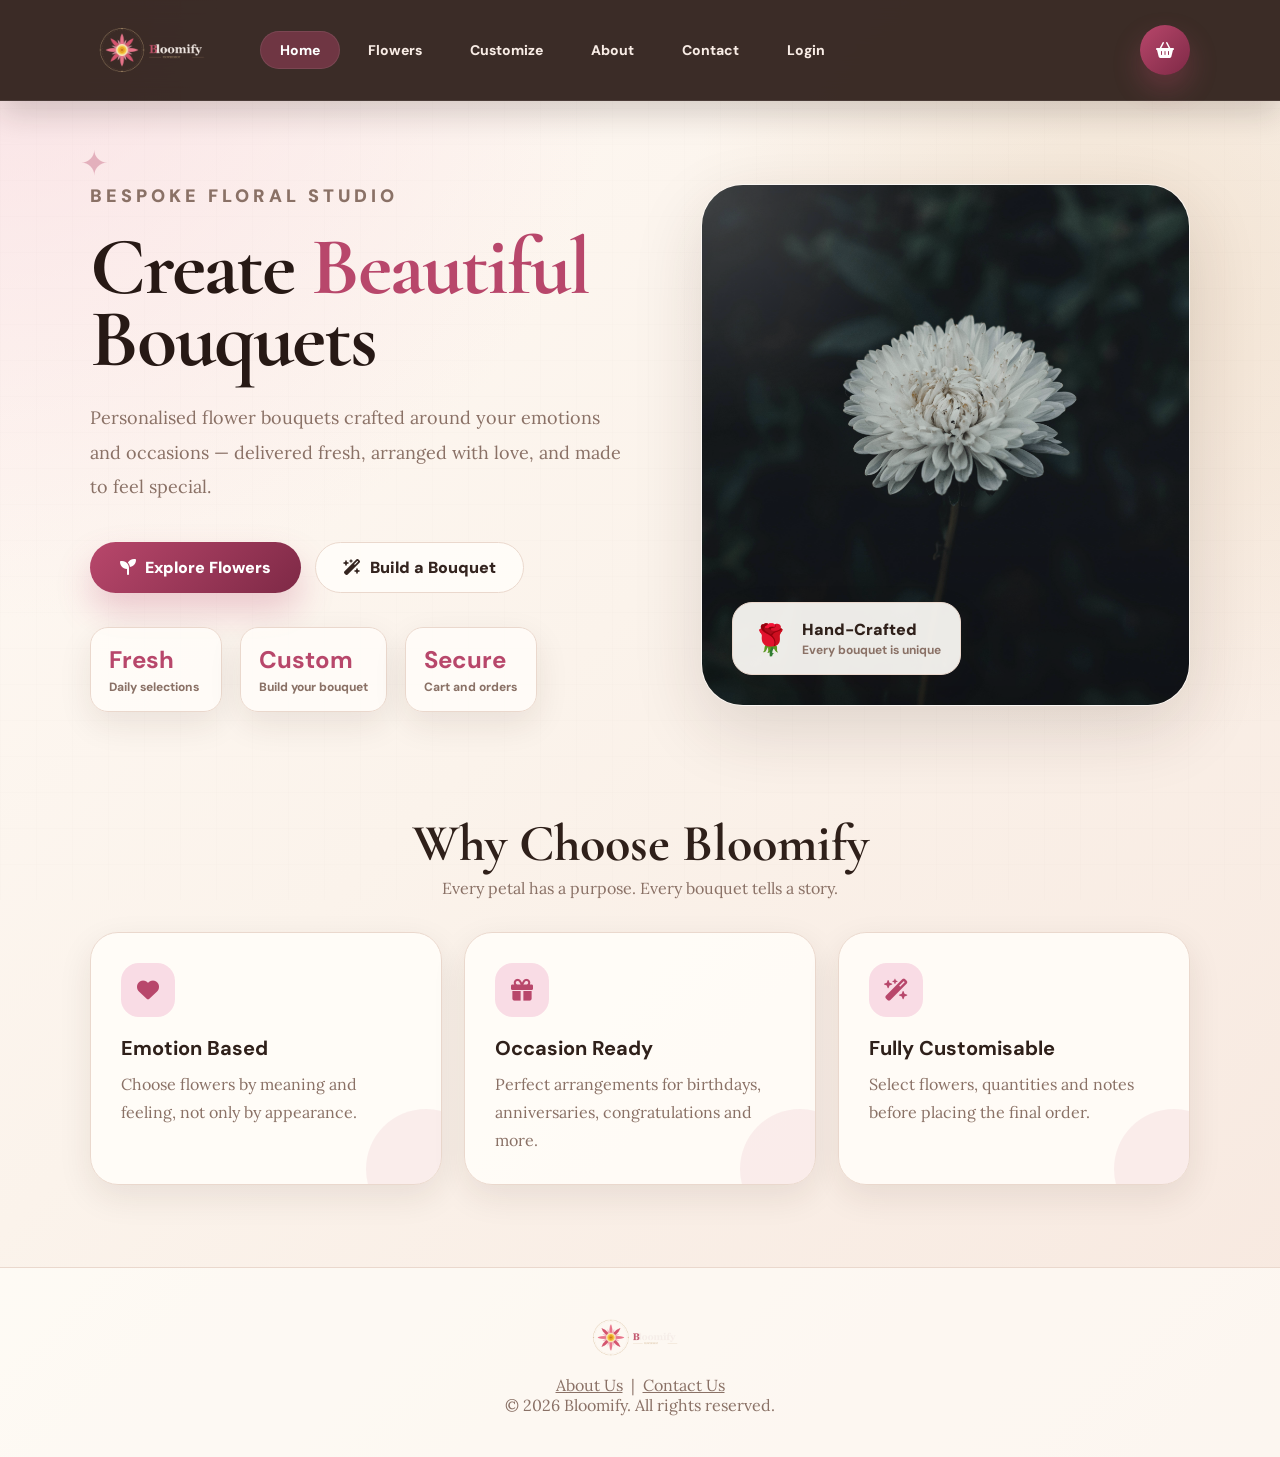
==== commit f96b0f81: "About and contact us pages, message cards" ====
--- a/frontEnd/index.html
+++ b/frontEnd/index.html
@@ -18,6 +18,8 @@
       <li><a href="index.html" class="active">Home</a></li>
       <li><a href="catalog.html">Flowers</a></li>
       <li><a href="customize.html">Customize</a></li>
+      <li><a href="about.html">About</a></li>
+      <li><a href="contact.html">Contact</a></li>
       <li id="nav-admin-link" style="display:none;"><a href="admin.html">Admin</a></li>
       <li id="nav-login-link"><a href="login.html">Login</a></li>
     </ul>
@@ -117,10 +119,14 @@
   <a href="index.html" class="logo footer-logo-link">
     <img src="images/bloomify_logo.png" alt="Bloomify logo">
   </a>
+  <p>
+    <a href="about.html">About Us</a> &nbsp;|&nbsp;
+    <a href="contact.html">Contact Us</a>
+  </p>
   <p>© 2026 Bloomify. All rights reserved.</p>
 </footer>
 
 <script src="js/config.js"></script>
 <script src="js/app.js"></script>
 </body>
-</html>+</html>
--- a/frontEnd/css/style.css
+++ b/frontEnd/css/style.css
@@ -1,20 +1,24 @@
-@import url('https://fonts.googleapis.com/css2?family=Cormorant+Garamond:wght@500;600;700&family=DM+Sans:wght@400;500;600;700&display=swap');
+@import url('https://fonts.googleapis.com/css2?family=Cormorant+Garamond:wght@500;600;700&family=DM+Sans:wght@400;500;600;700;800&family=Lora:wght@400;500;600&display=swap');
 
 :root{
-  --bg:#fff8f2;
-  --surface:#ffffff;
-  --surface-soft:#fff1f5;
-  --text:#281b17;
-  --muted:#8b756d;
-  --primary:#c84f73;
-  --primary-dark:#9f2f55;
-  --green:#416b37;
-  --gold:#c99a4a;
-  --border:#eadbd2;
-  --shadow:0 22px 60px rgba(71,39,28,.12);
-  --shadow-soft:0 10px 28px rgba(71,39,28,.08);
-  --radius:24px;
-  --radius-sm:14px;
+  --bg:#fbf3eb;
+  --bg-soft:#fffaf5;
+  --surface:#fffdf9;
+  --surface-2:#f7e8df;
+  --text:#2f201a;
+  --muted:#8a7166;
+  --primary:#b8476b;
+  --primary-dark:#7e2946;
+  --rose-soft:#f9dce5;
+  --brown:#34241f;
+  --brown-2:#4a332d;
+  --green:#526b42;
+  --gold:#b98a47;
+  --border:#ead8cd;
+  --shadow:0 24px 70px rgba(55,34,27,.14);
+  --shadow-soft:0 12px 34px rgba(55,34,27,.09);
+  --radius:28px;
+  --radius-sm:16px;
 }
 
 *{
@@ -28,10 +32,26 @@
 }
 
 body{
-  font-family:'DM Sans',sans-serif;
-  background:radial-gradient(circle at top left,#fff1f5 0,#fff8f2 34%,#fffaf7 100%);
+  min-height:100vh;
+  font-family:'Lora',serif;
   color:var(--text);
-  min-height:100vh;
+  background:
+    radial-gradient(circle at top left, rgba(248,218,224,.75), transparent 32%),
+    radial-gradient(circle at 88% 20%, rgba(225,199,166,.35), transparent 28%),
+    linear-gradient(135deg,#fffaf5 0%,#fbf3eb 45%,#f7e8df 100%);
+}
+
+body::before{
+  content:"";
+  position:fixed;
+  inset:0;
+  pointer-events:none;
+  opacity:.18;
+  background-image:
+    linear-gradient(rgba(70,43,35,.05) 1px, transparent 1px),
+    linear-gradient(90deg, rgba(70,43,35,.05) 1px, transparent 1px);
+  background-size:36px 36px;
+  z-index:-1;
 }
 
 a{
@@ -56,19 +76,20 @@
   z-index:50;
   display:flex;
   align-items:center;
-  gap:32px;
-  padding:14px 7%;
-  background:rgba(43,31,27,.92);
-  backdrop-filter:blur(16px);
+  gap:34px;
+  padding:16px 7%;
+  background:rgba(52,36,31,.96);
   border-bottom:1px solid rgba(255,255,255,.08);
+  box-shadow:0 12px 30px rgba(35,20,16,.18);
+  backdrop-filter:blur(18px);
 }
 
 .brand-logo{
-  width:132px;
-  min-width:132px;
+  width:136px;
+  min-width:136px;
+  display:flex;
+  align-items:center;
   text-decoration:none;
-  display:flex;
-  align-items:center;
 }
 
 .brand-logo img{
@@ -76,27 +97,15 @@
   height:auto;
 }
 
-.logo{
-  font-family:'Cormorant Garamond',serif;
-  font-size:30px;
-  font-weight:700;
-  text-decoration:none;
-  color:#fff;
-}
-
-.logo span{
-  color:var(--primary);
-}
-
 .navbar nav{
   flex:1;
 }
 
 .navbar ul{
-  display:flex;
   list-style:none;
-  gap:6px;
-  align-items:center;
+  display:flex;
+  align-items:center;
+  gap:8px;
 }
 
 .navbar a{
@@ -104,84 +113,94 @@
 }
 
 .navbar nav a{
+  font-family:'DM Sans',sans-serif;
   display:inline-flex;
   align-items:center;
-  padding:9px 18px;
+  padding:10px 20px;
   border-radius:999px;
-  color:#f7e8df;
+  color:#f8ece5;
   font-size:14px;
-  font-weight:600;
-  transition:.2s;
+  font-weight:800;
+  transition:.22s ease;
 }
 
 .navbar nav a:hover,
 .navbar nav a.active{
-  background:rgba(200,79,115,.28);
+  background:rgba(184,71,107,.42);
   color:#fff;
+  box-shadow:inset 0 0 0 1px rgba(255,255,255,.08);
 }
 
 .nav-right{
   display:flex;
   align-items:center;
-  gap:12px;
+  gap:14px;
 }
 
 .nav-user{
   display:none;
   align-items:center;
-  gap:10px;
-  color:#f7e8df;
+  gap:12px;
+  color:#fff7f1;
+  font-family:'DM Sans',sans-serif;
   font-size:13px;
+  font-weight:800;
 }
 
 .logout-btn{
   border:none;
   background:transparent;
-  color:#ffdbe5;
+  color:#ffe0e8;
   cursor:pointer;
-  font-weight:700;
+  font-weight:900;
 }
 
 .nav-cart-btn{
-  min-width:48px;
-  height:42px;
+  width:50px;
+  height:50px;
   display:inline-flex;
   align-items:center;
   justify-content:center;
-  gap:7px;
-  border-radius:999px;
+  position:relative;
+  border-radius:50%;
   background:linear-gradient(135deg,var(--primary),var(--primary-dark));
   color:#fff;
-  font-weight:800;
-  box-shadow:0 10px 24px rgba(200,79,115,.28);
+  box-shadow:0 14px 28px rgba(184,71,107,.32);
 }
 
 #cart-count{
+  position:absolute;
+  top:-6px;
+  right:-6px;
   align-items:center;
   justify-content:center;
   min-width:22px;
   height:22px;
   padding:0 6px;
-  background:#fff;
-  color:var(--primary);
+  background:#fff8ef;
+  color:var(--primary-dark);
   border-radius:999px;
+  font-family:'DM Sans',sans-serif;
   font-size:12px;
+  font-weight:900;
+  border:1px solid rgba(184,71,107,.25);
 }
 
 .btn-primary,
 .btn-secondary,
 .btn-order,
 .btn-add{
+  font-family:'DM Sans',sans-serif;
   display:inline-flex;
   align-items:center;
   justify-content:center;
   gap:9px;
+  border-radius:999px;
   border:none;
-  border-radius:999px;
+  text-decoration:none;
   cursor:pointer;
-  text-decoration:none;
-  font-weight:800;
-  transition:.22s;
+  font-weight:900;
+  transition:.22s ease;
 }
 
 .btn-primary,
@@ -189,17 +208,17 @@
 .btn-add{
   background:linear-gradient(135deg,var(--primary),var(--primary-dark));
   color:#fff;
-  box-shadow:0 14px 28px rgba(200,79,115,.25);
+  box-shadow:0 18px 34px rgba(184,71,107,.26);
 }
 
 .btn-primary{
-  padding:15px 28px;
+  padding:15px 30px;
 }
 
 .btn-secondary{
-  padding:14px 25px;
-  background:#fff;
-  color:var(--text);
+  padding:14px 27px;
+  background:rgba(255,253,249,.9);
+  color:var(--brown);
   border:1px solid var(--border);
 }
 
@@ -208,7 +227,7 @@
 }
 
 .btn-add{
-  padding:11px 16px;
+  padding:11px 17px;
   font-size:13px;
 }
 
@@ -216,12 +235,13 @@
 .btn-order:hover,
 .btn-add:hover{
   transform:translateY(-2px);
-  box-shadow:0 18px 38px rgba(200,79,115,.34);
+  box-shadow:0 24px 44px rgba(184,71,107,.35);
 }
 
 .btn-secondary:hover{
+  color:var(--primary);
   border-color:var(--primary);
-  color:var(--primary);
+  transform:translateY(-2px);
 }
 
 button:disabled{
@@ -231,159 +251,213 @@
 }
 
 .hero{
+  max-width:1680px;
+  margin:0 auto;
   display:grid;
   grid-template-columns:1.05fr .95fr;
-  gap:60px;
-  align-items:center;
-  padding:78px 7% 95px;
+  gap:70px;
+  align-items:center;
+  padding:78px 7% 86px;
+}
+
+.hero-text{
+  position:relative;
+}
+
+.hero-text::before{
+  content:"✦";
+  position:absolute;
+  top:-38px;
+  left:-10px;
+  font-size:34px;
+  color:rgba(184,71,107,.35);
 }
 
 .hero-eyebrow{
-  color:var(--green);
+  font-family:'DM Sans',sans-serif;
+  color:var(--muted);
+  font-size:13px;
+  font-weight:900;
+  letter-spacing:4px;
+  text-transform:uppercase;
+  margin-bottom:18px;
+}
+
+.hero h1{
+  font-family:'Cormorant Garamond',serif;
+  font-size:clamp(58px,6.4vw,104px);
+  line-height:.88;
+  letter-spacing:-2px;
+  color:#271915;
+  margin-bottom:26px;
+}
+
+.hero h1 em{
+  font-style:normal;
+  color:var(--primary);
+}
+
+.hero p{
+  max-width:620px;
+  color:var(--muted);
+  font-size:18px;
+  line-height:1.9;
+}
+
+.hero-cta{
+  display:flex;
+  gap:14px;
+  flex-wrap:wrap;
+  margin-top:38px;
+}
+
+.hero-stats{
+  display:flex;
+  gap:18px;
+  flex-wrap:wrap;
+  margin-top:34px;
+}
+
+.hero-stat{
+  min-width:132px;
+  padding:16px 18px;
+  background:rgba(255,253,249,.82);
+  border:1px solid var(--border);
+  border-radius:18px;
+  box-shadow:var(--shadow-soft);
+}
+
+.hero-stat strong{
+  display:block;
+  font-family:'DM Sans',sans-serif;
+  font-size:24px;
+  color:var(--primary);
+}
+
+.hero-stat span{
+  font-family:'DM Sans',sans-serif;
+  color:var(--muted);
   font-size:12px;
   font-weight:800;
-  letter-spacing:2.8px;
-  text-transform:uppercase;
-  margin-bottom:18px;
-}
-
-.hero h1{
-  font-family:'Cormorant Garamond',serif;
-  font-size:clamp(48px,6vw,86px);
-  line-height:.98;
-  margin-bottom:24px;
-}
-
-.hero h1 em{
-  color:var(--primary);
-  font-style:normal;
-}
-
-.hero p{
-  max-width:590px;
-  color:var(--muted);
-  font-size:18px;
-  line-height:1.8;
-}
-
-.hero-cta{
-  display:flex;
-  gap:14px;
-  flex-wrap:wrap;
-  margin-top:36px;
-}
-
-.hero-stats{
-  display:flex;
-  gap:18px;
-  margin-top:34px;
-  flex-wrap:wrap;
-}
-
-.hero-stat{
-  background:rgba(255,255,255,.72);
-  border:1px solid var(--border);
-  border-radius:18px;
-  padding:14px 20px;
-  box-shadow:var(--shadow-soft);
-}
-
-.hero-stat strong{
-  display:block;
-  font-size:24px;
-  color:var(--primary);
-}
-
-.hero-stat span{
-  font-size:12px;
-  color:var(--muted);
-  font-weight:700;
 }
 
 .hero-image-wrap{
   position:relative;
+  min-height:520px;
+  overflow:hidden;
   border-radius:42px;
-  overflow:hidden;
+  background:#efe0d4;
   box-shadow:var(--shadow);
-  min-height:430px;
-  background:#fff;
+  border:1px solid rgba(255,255,255,.7);
+}
+
+.hero-image-wrap::after{
+  content:"";
+  position:absolute;
+  inset:0;
+  background:
+    linear-gradient(180deg, transparent 52%, rgba(0,0,0,.18)),
+    radial-gradient(circle at top left, rgba(255,255,255,.18), transparent 35%);
 }
 
 .hero-image-wrap img{
   width:100%;
   height:100%;
+  min-height:520px;
   object-fit:cover;
-  min-height:430px;
+  filter:saturate(.82) contrast(.96) sepia(.08);
 }
 
 .hero-badge{
   position:absolute;
-  left:24px;
-  bottom:24px;
-  background:rgba(255,255,255,.9);
-  border:1px solid var(--border);
-  border-radius:22px;
-  padding:16px 18px;
-  display:flex;
-  gap:12px;
-  align-items:center;
+  left:30px;
+  bottom:30px;
+  z-index:2;
+  display:flex;
+  align-items:center;
+  gap:13px;
+  background:rgba(255,253,249,.92);
+  border:1px solid var(--border);
+  border-radius:20px;
+  padding:16px 19px;
   box-shadow:var(--shadow-soft);
 }
 
 .hero-badge-icon{
-  font-size:34px;
+  font-size:30px;
+}
+
+.hero-badge strong{
+  display:block;
+  font-family:'DM Sans',sans-serif;
+  font-weight:900;
 }
 
 .hero-badge span{
   display:block;
-  color:var(--muted);
+  margin-top:2px;
+  color:var(--muted);
+  font-family:'DM Sans',sans-serif;
   font-size:12px;
+  font-weight:700;
 }
 
 .page-header{
   text-align:center;
-  padding:68px 7% 38px;
+  padding:70px 7% 42px;
 }
 
 .page-header h1{
   font-family:'Cormorant Garamond',serif;
-  font-size:clamp(42px,5vw,66px);
-  margin-bottom:10px;
+  font-size:clamp(48px,5vw,74px);
+  line-height:1;
+  color:#281913;
 }
 
 .page-header p{
+  margin-top:10px;
   color:var(--muted);
   font-size:16px;
 }
 
 .ornament{
+  width:46px;
+  height:46px;
+  margin:20px auto 0;
+  display:flex;
+  align-items:center;
+  justify-content:center;
+  border-radius:50%;
+  background:var(--rose-soft);
   color:var(--primary);
-  margin-top:18px;
-  font-size:22px;
 }
 
 .section-header{
   text-align:center;
-  margin-bottom:30px;
+  margin-bottom:34px;
 }
 
 .section-header h2{
   font-family:'Cormorant Garamond',serif;
-  font-size:46px;
+  font-size:52px;
+  line-height:1;
 }
 
 .section-header p{
   color:var(--muted);
+  margin-top:8px;
 }
 
 .features{
-  padding:25px 7% 75px;
+  max-width:1680px;
+  margin:0 auto;
+  padding:20px 7% 82px;
 }
 
 .features-grid{
   display:grid;
   grid-template-columns:repeat(3,1fr);
-  gap:20px;
+  gap:22px;
 }
 
 .feature-card,
@@ -393,182 +467,236 @@
 .cart-summary,
 .empty-cart,
 .success-card{
-  background:rgba(255,255,255,.88);
+  background:rgba(255,253,249,.88);
   border:1px solid var(--border);
   border-radius:var(--radius);
   box-shadow:var(--shadow-soft);
 }
 
 .feature-card{
-  padding:28px;
+  min-height:185px;
+  padding:30px;
+  position:relative;
+  overflow:hidden;
+}
+
+.feature-card::after{
+  content:"";
+  position:absolute;
+  right:-45px;
+  bottom:-45px;
+  width:120px;
+  height:120px;
+  border-radius:50%;
+  background:rgba(184,71,107,.08);
 }
 
 .feature-icon{
-  width:52px;
-  height:52px;
+  width:54px;
+  height:54px;
+  display:flex;
+  align-items:center;
+  justify-content:center;
   border-radius:18px;
-  background:var(--surface-soft);
-  display:flex;
-  align-items:center;
-  justify-content:center;
+  background:var(--rose-soft);
   color:var(--primary);
   font-size:22px;
   margin-bottom:18px;
 }
 
 .feature-card h3{
+  font-family:'DM Sans',sans-serif;
   font-size:20px;
-  margin-bottom:8px;
+  margin-bottom:9px;
 }
 
 .feature-card p{
   color:var(--muted);
-  line-height:1.7;
+  line-height:1.75;
 }
 
 .catalog{
-  padding:0 7% 70px;
+  max-width:1680px;
+  margin:0 auto;
+  padding:0 7% 78px;
   display:grid;
-  grid-template-columns:repeat(auto-fit,minmax(250px,1fr));
-  gap:22px;
+  grid-template-columns:repeat(auto-fit,minmax(255px,1fr));
+  gap:24px;
 }
 
 .flower-card{
   overflow:hidden;
   display:flex;
   flex-direction:column;
+  transition:.25s ease;
+}
+
+.flower-card:hover{
+  transform:translateY(-5px);
+  box-shadow:0 20px 50px rgba(55,34,27,.14);
 }
 
 .flower-card-img{
-  height:210px;
+  height:245px;
   position:relative;
+  overflow:hidden;
+  background:#efe0d4;
   display:flex;
   align-items:center;
   justify-content:center;
-  background:linear-gradient(135deg,#fff,#ffe6ef);
-  font-size:86px;
+  font-size:82px;
+}
+
+.real-flower-img{
+  height:245px;
+  background:#efe0d4;
+}
+
+.real-flower-img img{
+  width:100%;
+  height:100%;
+  object-fit:cover;
+  filter:saturate(.9) contrast(.96) sepia(.07);
+  transition:.4s ease;
+}
+
+.flower-card:hover .real-flower-img img{
+  transform:scale(1.06);
 }
 
 .flower-tag{
   position:absolute;
-  top:14px;
-  left:14px;
+  top:16px;
+  left:16px;
+  padding:7px 12px;
   border-radius:999px;
-  background:#fff;
-  color:var(--primary);
-  border:1px solid var(--border);
-  padding:6px 11px;
+  background:rgba(255,253,249,.93);
+  color:var(--primary-dark);
+  border:1px solid var(--border);
+  font-family:'DM Sans',sans-serif;
   font-size:11px;
-  font-weight:800;
+  font-weight:900;
 }
 
 .flower-card-body{
-  padding:20px 20px 8px;
+  padding:22px 22px 8px;
 }
 
 .flower-card-body h3{
   font-family:'Cormorant Garamond',serif;
-  font-size:30px;
+  font-size:34px;
+  line-height:1;
 }
 
 .meaning{
+  margin-top:8px;
   color:var(--muted);
   font-size:14px;
-  line-height:1.6;
-  margin-top:6px;
+  line-height:1.7;
 }
 
 .flower-card-footer{
   margin-top:auto;
-  padding:16px 20px 20px;
+  padding:18px 22px 22px;
   display:flex;
   align-items:center;
   justify-content:space-between;
-  gap:12px;
+  gap:14px;
 }
 
 .price{
-  font-size:20px;
-  font-weight:900;
+  font-family:'DM Sans',sans-serif;
   color:var(--green);
+  font-size:21px;
+  font-weight:900;
 }
 
 .stock-badge{
   display:inline-flex;
-  margin-top:10px;
-  padding:5px 10px;
+  margin-top:12px;
+  padding:6px 11px;
   border-radius:999px;
-  background:#fff1d9;
-  color:#8b5b00;
+  background:#f4ead8;
+  color:#79552b;
+  font-family:'DM Sans',sans-serif;
   font-size:12px;
-  font-weight:800;
+  font-weight:900;
 }
 
 .out-of-stock{
-  opacity:.62;
+  opacity:.58;
 }
 
 .skel-card{
   height:420px;
   border-radius:var(--radius);
-  background:linear-gradient(90deg,#f2e4dc 25%,#fff4ee 50%,#f2e4dc 75%);
+  background:linear-gradient(90deg,#ead8cd 25%,#fff8f0 50%,#ead8cd 75%);
   background-size:200% 100%;
   animation:shimmer 1.3s infinite;
 }
 
 @keyframes shimmer{
-  to{
-    background-position:-200% 0;
-  }
+  to{background-position:-200% 0;}
 }
 
 .customize-container{
+  max-width:1500px;
+  margin:0 auto;
   display:grid;
   grid-template-columns:1fr 1fr;
-  gap:24px;
-  padding:0 7% 70px;
+  gap:26px;
+  padding:0 7% 80px;
 }
 
 .panel{
-  padding:26px;
+  padding:28px;
 }
 
 .panel h2{
   font-family:'Cormorant Garamond',serif;
-  font-size:34px;
-  margin-bottom:20px;
-  display:flex;
-  gap:10px;
-  align-items:center;
+  font-size:38px;
+  margin-bottom:22px;
+  display:flex;
+  align-items:center;
+  gap:12px;
 }
 
 .flower-options{
   display:grid;
-  grid-template-columns:repeat(auto-fit,minmax(180px,1fr));
-  gap:12px;
+  grid-template-columns:repeat(auto-fit,minmax(190px,1fr));
+  gap:14px;
 }
 
 .flower-opt-btn{
   border:1px solid var(--border);
-  background:#fff;
-  border-radius:18px;
+  background:rgba(255,253,249,.92);
+  border-radius:20px;
   padding:14px;
   display:flex;
   align-items:center;
-  gap:12px;
+  gap:13px;
   cursor:pointer;
   text-align:left;
-  transition:.2s;
+  transition:.22s ease;
 }
 
 .flower-opt-btn:hover{
+  transform:translateY(-3px);
   border-color:var(--primary);
-  transform:translateY(-2px);
   box-shadow:var(--shadow-soft);
 }
 
 .f-emoji{
-  font-size:32px;
+  font-size:34px;
+}
+
+.f-thumb{
+  width:58px;
+  height:58px;
+  border-radius:18px;
+  object-fit:cover;
+  flex-shrink:0;
+  border:1px solid var(--border);
 }
 
 .f-info{
@@ -577,21 +705,24 @@
 }
 
 .f-name{
+  font-family:'DM Sans',sans-serif;
   font-weight:900;
 }
 
 .f-price{
+  margin-top:3px;
+  font-family:'DM Sans',sans-serif;
+  color:var(--green);
   font-size:13px;
-  color:var(--green);
   font-weight:800;
 }
 
 .bouquet-list{
-  min-height:220px;
+  min-height:230px;
 }
 
 .bouquet-empty{
-  min-height:220px;
+  min-height:230px;
   display:flex;
   align-items:center;
   justify-content:center;
@@ -603,51 +734,152 @@
 
 .bouquet-item{
   display:flex;
+  align-items:center;
   justify-content:space-between;
-  align-items:center;
-  padding:14px 0;
+  gap:14px;
+  padding:15px 0;
   border-bottom:1px solid var(--border);
-  gap:10px;
 }
 
 .bouquet-item-main{
   display:flex;
   align-items:center;
-  gap:12px;
-}
-
-.bouquet-item-main span:first-child{
-  font-size:30px;
-}
-
-.qty-actions{
-  display:flex;
-  align-items:center;
-  gap:8px;
+  gap:13px;
+}
+
+.bouquet-thumb{
+  width:52px;
+  height:52px;
+  border-radius:17px;
+  object-fit:cover;
+  flex-shrink:0;
+  border:1px solid var(--border);
+}
+
+.qty-actions,
+.qty-ctrl{
+  display:flex;
+  align-items:center;
+  gap:9px;
 }
 
 .qty-actions button,
 .qty-btn{
-  width:30px;
-  height:30px;
-  border-radius:10px;
+  width:32px;
+  height:32px;
+  border-radius:11px;
   border:1px solid var(--border);
   background:#fff;
+  color:var(--text);
   cursor:pointer;
 }
 
 .bouquet-total{
   display:flex;
-  align-items:center;
   justify-content:space-between;
+  align-items:center;
+  margin-top:18px;
+  padding-top:18px;
   border-top:1px solid var(--border);
-  padding-top:18px;
-  margin-top:18px;
   font-size:20px;
 }
 
 .bouquet-total strong{
   color:var(--primary);
+  font-family:'DM Sans',sans-serif;
+}
+
+.cart-container{
+  max-width:1100px;
+  margin:0 auto;
+  padding:0 7% 80px;
+}
+
+.cart-table-wrap{
+  overflow:auto;
+  background:rgba(255,253,249,.9);
+  border:1px solid var(--border);
+  border-radius:var(--radius);
+  box-shadow:var(--shadow-soft);
+}
+
+.cart-table{
+  width:100%;
+  min-width:720px;
+  border-collapse:collapse;
+}
+
+.cart-table th{
+  text-align:left;
+  padding:16px;
+  color:var(--muted);
+  border-bottom:1px solid var(--border);
+  font-family:'DM Sans',sans-serif;
+  font-size:12px;
+  text-transform:uppercase;
+  letter-spacing:1px;
+}
+
+.cart-table td{
+  padding:17px 16px;
+  border-bottom:1px solid var(--border);
+  vertical-align:middle;
+}
+
+.cart-product{
+  display:flex;
+  align-items:center;
+  gap:13px;
+}
+
+.cart-product-emoji{
+  font-size:34px;
+}
+
+.cart-product-img{
+  width:56px;
+  height:56px;
+  border-radius:18px;
+  object-fit:cover;
+  border:1px solid var(--border);
+  background:#fff1f5;
+  flex-shrink:0;
+}
+
+.remove-item-btn{
+  width:36px;
+  height:36px;
+  border:none;
+  border-radius:13px;
+  background:var(--rose-soft);
+  color:var(--primary-dark);
+  cursor:pointer;
+}
+
+.cart-summary{
+  margin-top:22px;
+  padding:26px;
+}
+
+.cart-summary-row,
+.cart-summary-total{
+  display:flex;
+  align-items:center;
+  justify-content:space-between;
+}
+
+.cart-summary-row{
+  color:var(--muted);
+  margin-bottom:12px;
+}
+
+.cart-summary-total{
+  padding-top:18px;
+  margin-top:16px;
+  border-top:1px solid var(--border);
+  font-family:'DM Sans',sans-serif;
+  font-size:24px;
+  font-weight:900;
 }
 
 .notes-group{
@@ -656,126 +888,71 @@
 
 .notes-group label{
   display:block;
-  color:var(--muted);
+  margin-bottom:8px;
+  color:var(--muted);
+  font-family:'DM Sans',sans-serif;
   font-size:13px;
+  font-weight:900;
+}
+
+.notes-group textarea,
+.notes-group select,
+.notes-group input,
+.form-group input{
+  width:100%;
+  border:1px solid var(--border);
+  background:#fffdf9;
+  border-radius:16px;
+  padding:13px 15px;
+  color:var(--text);
+}
+
+.notes-group textarea{
+  min-height:88px;
+  resize:vertical;
+}
+
+.notes-group select{
+  font-family:'DM Sans',sans-serif;
   font-weight:800;
-  margin-bottom:8px;
-}
-
-.notes-group textarea{
-  width:100%;
-  min-height:82px;
-  resize:vertical;
-  border:1px solid var(--border);
-  border-radius:16px;
-  padding:12px 14px;
-  background:#fff;
-  color:var(--text);
-}
-
-.cart-container{
-  max-width:980px;
-  margin:0 auto;
-  padding:0 7% 70px;
-}
-
-.cart-table-wrap{
-  overflow:auto;
-  border:1px solid var(--border);
-  border-radius:var(--radius);
-  background:#fff;
-  box-shadow:var(--shadow-soft);
-}
-
-.cart-table{
-  width:100%;
-  border-collapse:collapse;
-  min-width:700px;
-}
-
-.cart-table th{
-  text-align:left;
-  color:var(--muted);
-  font-size:12px;
-  text-transform:uppercase;
-  letter-spacing:.5px;
-  padding:15px;
-  border-bottom:1px solid var(--border);
-}
-
-.cart-table td{
-  padding:16px 15px;
-  border-bottom:1px solid var(--border);
-  vertical-align:middle;
-}
-
-.cart-product{
-  display:flex;
-  align-items:center;
-  gap:12px;
-}
-
-.cart-product-emoji{
-  font-size:34px;
-}
-
-.qty-ctrl{
-  display:inline-flex;
-  align-items:center;
-  gap:9px;
-}
-
-.remove-item-btn{
-  border:none;
-  background:#fff1f5;
-  color:var(--primary);
-  width:34px;
-  height:34px;
-  border-radius:12px;
-  cursor:pointer;
-}
-
-.cart-summary{
-  margin-top:20px;
-  padding:24px;
-}
-
-.cart-summary-row,
-.cart-summary-total{
-  display:flex;
-  justify-content:space-between;
-  align-items:center;
-}
-
-.cart-summary-row{
-  color:var(--muted);
-  margin-bottom:10px;
-}
-
-.cart-summary-total{
-  font-size:22px;
-  font-weight:900;
-  border-top:1px solid var(--border);
-  padding-top:16px;
-  margin-top:16px;
+}
+
+.cod-details{
+  margin:18px 0;
+  padding:18px;
+  border:1px solid var(--border);
+  border-radius:20px;
+  background:rgba(255,250,245,.72);
+}
+
+.cod-details h3{
+  font-family:'DM Sans',sans-serif;
+  font-size:15px;
+  margin-bottom:4px;
+}
+
+.cod-grid{
+  display:grid;
+  grid-template-columns:1fr 1fr;
+  gap:14px;
 }
 
 .empty-cart,
 .success-card{
   text-align:center;
-  padding:64px 20px;
+  padding:66px 22px;
 }
 
 .empty-icon,
 .success-icon{
-  font-size:62px;
-  margin-bottom:14px;
+  font-size:64px;
+  margin-bottom:16px;
 }
 
 .empty-cart h3,
 .success-card h3{
   font-family:'Cormorant Garamond',serif;
-  font-size:32px;
+  font-size:36px;
 }
 
 .empty-cart p,
@@ -784,25 +961,62 @@
   margin-top:8px;
 }
 
+.success-details-list{
+  max-width:620px;
+  margin:22px auto 0;
+  text-align:left;
+  border:1px solid var(--border);
+  border-radius:20px;
+  overflow:hidden;
+  background:rgba(255,250,245,.76);
+}
+
+.success-details-list div{
+  display:grid;
+  grid-template-columns:150px 1fr;
+  gap:16px;
+  padding:13px 16px;
+  border-bottom:1px solid var(--border);
+}
+
+.success-details-list div:last-child{
+  border-bottom:none;
+}
+
+.success-details-list dt{
+  font-family:'DM Sans',sans-serif;
+  color:var(--muted);
+  font-size:12px;
+  font-weight:900;
+  text-transform:uppercase;
+}
+
+.success-details-list dd{
+  color:var(--text);
+  font-weight:700;
+  overflow-wrap:anywhere;
+}
+
 .login-page{
-  min-height:calc(100vh - 72px);
+  min-height:calc(100vh - 82px);
   display:flex;
   align-items:center;
   justify-content:center;
-  padding:56px 7%;
+  padding:60px 7%;
 }
 
 .login-card{
   width:100%;
-  max-width:450px;
-  padding:34px;
+  max-width:470px;
+  padding:36px;
 }
 
 .login-logo{
+  text-align:center;
   font-family:'Cormorant Garamond',serif;
-  font-size:42px;
+  font-size:48px;
   font-weight:800;
-  text-align:center;
+  line-height:1;
 }
 
 .login-logo span{
@@ -812,23 +1026,24 @@
 .login-sub{
   text-align:center;
   color:var(--muted);
-  margin:8px 0 24px;
+  margin:10px 0 25px;
 }
 
 .auth-tabs{
   display:flex;
+  overflow:hidden;
+  border:1px solid var(--border);
+  border-radius:18px;
   margin-bottom:24px;
-  border:1px solid var(--border);
-  border-radius:16px;
-  overflow:hidden;
 }
 
 .auth-tab{
   flex:1;
   border:none;
-  background:#fff;
-  padding:12px;
-  color:var(--muted);
+  background:#fffdf9;
+  color:var(--muted);
+  padding:13px;
+  font-family:'DM Sans',sans-serif;
   font-weight:900;
   cursor:pointer;
 }
@@ -847,49 +1062,38 @@
 }
 
 .form-group{
-  margin-bottom:15px;
+  margin-bottom:16px;
 }
 
 .form-group label{
   display:block;
+  margin-bottom:7px;
+  color:var(--muted);
+  font-family:'DM Sans',sans-serif;
   font-size:13px;
-  color:var(--muted);
-  font-weight:800;
-  margin-bottom:7px;
-}
-
-.form-group input,
-.admin-form input,
-.admin-form textarea,
-.admin-form select,
-.admin-table select{
-  width:100%;
-  border:1px solid var(--border);
-  background:#fff;
-  border-radius:14px;
-  padding:12px 14px;
-  color:var(--text);
+  font-weight:900;
 }
 
 .auth-message{
   display:none;
   padding:12px 14px;
-  border-radius:14px;
+  border-radius:15px;
   margin-bottom:16px;
+  font-family:'DM Sans',sans-serif;
   font-size:13px;
-  font-weight:800;
+  font-weight:900;
 }
 
 .auth-message.success{
   display:block;
-  background:#e9f7e7;
-  color:#2c6d31;
+  background:#e7f3df;
+  color:#3e6b36;
 }
 
 .auth-message.error{
   display:block;
-  background:#ffe6ed;
-  color:#9f2f55;
+  background:#f9dce5;
+  color:var(--primary-dark);
 }
 
 .login-footer{
@@ -899,36 +1103,29 @@
   margin-top:16px;
 }
 
-.login-footer a{
-  color:var(--primary);
-  font-weight:900;
-  text-decoration:none;
-}
-
 footer{
   text-align:center;
-  padding:40px 7%;
+  padding:42px 7%;
   border-top:1px solid var(--border);
-  background:rgba(255,255,255,.5);
+  background:rgba(255,253,249,.65);
   color:var(--muted);
 }
 
 .footer-logo-link{
   display:inline-flex;
-  align-items:center;
-  gap:8px;
+  justify-content:center;
   color:var(--text);
   margin-bottom:10px;
 }
 
 .footer-logo-link img{
-  width:100px;
+  width:110px;
 }
 
 #toast-container{
   position:fixed;
-  top:22px;
-  right:22px;
+  top:24px;
+  right:24px;
   z-index:9999;
   display:flex;
   flex-direction:column;
@@ -936,34 +1133,35 @@
 }
 
 .toast{
-  padding:13px 16px;
-  border-radius:14px;
+  max-width:340px;
+  padding:14px 17px;
+  border-radius:16px;
   color:#fff;
-  font-weight:800;
+  font-family:'DM Sans',sans-serif;
+  font-weight:900;
   box-shadow:var(--shadow-soft);
-  max-width:330px;
 }
 
 .toast-success{
-  background:#3f8b46;
+  background:#4f7b42;
 }
 
 .toast-error{
-  background:#c23a5f;
+  background:var(--primary-dark);
 }
 
 .toast-info{
-  background:#3a557e;
+  background:#5b5f7c;
 }
 
 .fade-up{
-  animation:fadeUp .7s ease both;
+  animation:fadeUp .75s ease both;
 }
 
 @keyframes fadeUp{
   from{
     opacity:0;
-    transform:translateY(18px);
+    transform:translateY(20px);
   }
 
   to{
@@ -972,16 +1170,32 @@
   }
 }
 
-@media(max-width:900px){
+@media(max-width:1000px){
+  .hero,
+  .customize-container{
+    grid-template-columns:1fr;
+  }
+
+  .hero-image-wrap,
+  .hero-image-wrap img{
+    min-height:380px;
+  }
+
+  .features-grid{
+    grid-template-columns:1fr;
+  }
+}
+
+@media(max-width:760px){
   .navbar{
     padding:12px 5%;
+    flex-wrap:wrap;
     gap:14px;
-    flex-wrap:wrap;
   }
 
   .brand-logo{
-    width:110px;
-    min-width:110px;
+    width:112px;
+    min-width:112px;
   }
 
   .navbar nav{
@@ -994,35 +1208,16 @@
     min-width:max-content;
   }
 
-  .hero,
-  .customize-container{
-    grid-template-columns:1fr;
+  .navbar nav a{
+    padding:8px 13px;
   }
 
   .hero{
     padding-top:50px;
   }
 
-  .hero-image-wrap{
-    min-height:320px;
-  }
-
-  .hero-image-wrap img{
-    min-height:320px;
-  }
-
-  .features-grid{
-    grid-template-columns:1fr;
-  }
-
-  .nav-user span{
-    display:none;
-  }
-}
-
-@media(max-width:560px){
   .hero h1{
-    font-size:46px;
+    font-size:54px;
   }
 
   .hero-cta{
@@ -1038,20 +1233,35 @@
     grid-template-columns:1fr;
   }
 
+  .nav-user span{
+    display:none;
+  }
+
+  .cod-grid{
+    grid-template-columns:1fr;
+    gap:0;
+  }
+
+  .success-details-list div{
+    grid-template-columns:1fr;
+    gap:4px;
+  }
+}
+
+@media(max-width:520px){
+  .hero h1{
+    font-size:46px;
+  }
+
+  .page-header h1{
+    font-size:44px;
+  }
+
+  .hero-stats{
+    flex-direction:column;
+  }
+
   .login-card{
-    padding:24px;
-  }
-
-  .page-header{
-    padding-top:44px;
-  }
-
-  .navbar nav a{
-    padding:8px 12px;
-  }
-
-  .brand-logo{
-    width:95px;
-    min-width:95px;
-  }
-}+    padding:26px;
+  }
+}
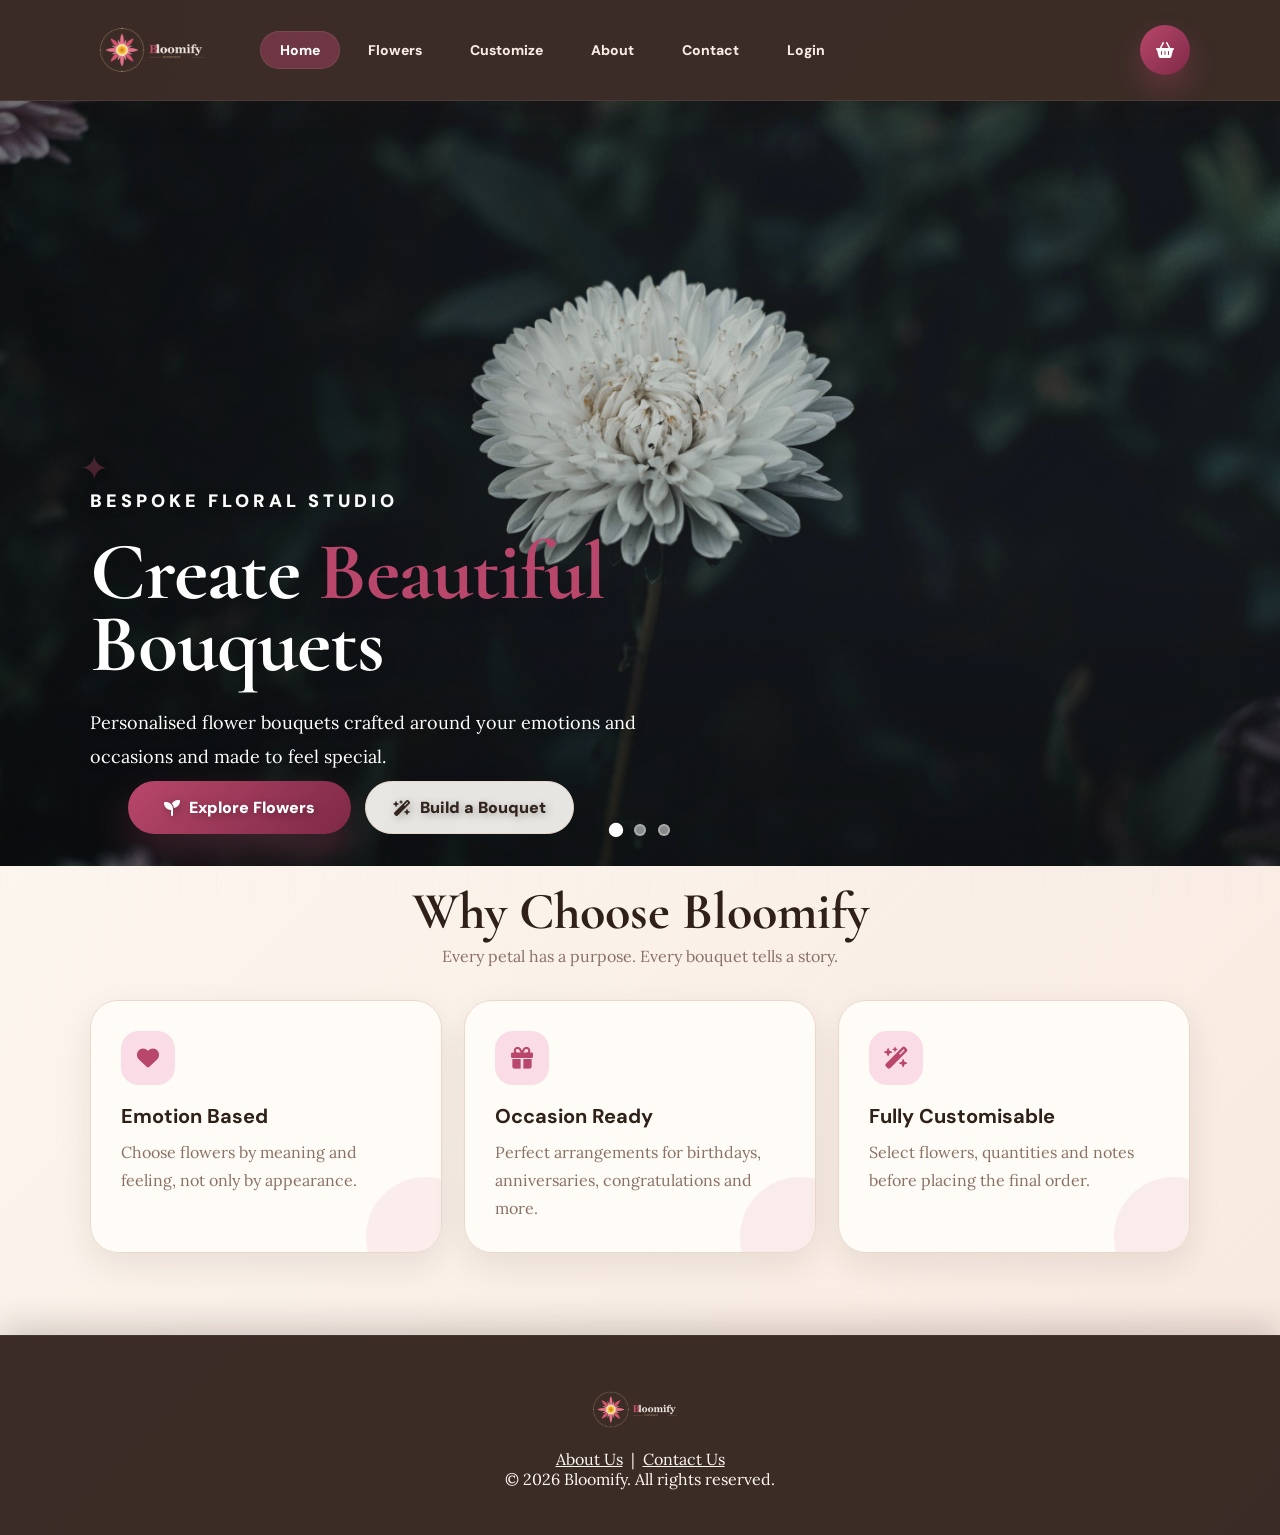
==== commit 8f86d2b6: "Clean version" ====
--- a/frontEnd/index.html
+++ b/frontEnd/index.html
@@ -46,9 +46,9 @@
     <p class="hero-eyebrow">Bespoke Floral Studio</p>
     <h1>Create <em>Beautiful</em><br>Bouquets</h1>
     <p>
-      Personalised flower bouquets crafted around your emotions and occasions —
-      delivered fresh, arranged with love, and made to feel special.
+      Personalised flower bouquets crafted around your emotions and occasions and made to feel special.
     </p>
+    <br>
 
     <div class="hero-cta">
       <a href="catalog.html" class="btn-primary">
@@ -76,14 +76,22 @@
   </div>
 
   <div class="hero-image-wrap fade-up">
-    <img src="images/heroImage.jpg" alt="Beautiful flower bouquet">
+    <div class="carousel">
+      <div class="carousel-slide fade-slide active">
+        <img src="images/flowers/flower1.jpg" alt="Beautiful pink flower bouquet">
+      </div>
+      <div class="carousel-slide fade-slide">
+        <img src="images/flowers/flower2.jpg" alt="Beautiful rose bouquet">
+      </div>
+      <div class="carousel-slide fade-slide">
+        <img src="images/flowers/flower3.jpg" alt="Beautiful bouquet arrangement">
+      </div>
+    </div>
 
-    <div class="hero-badge">
-      <div class="hero-badge-icon">🌹</div>
-      <div>
-        <strong>Hand-Crafted</strong>
-        <span>Every bouquet is unique</span>
-      </div>
+    <div class="carousel-dots">
+      <span class="dot active" onclick="currentSlide(1)"></span>
+      <span class="dot" onclick="currentSlide(2)"></span>
+      <span class="dot" onclick="currentSlide(3)"></span>
     </div>
   </div>
 </section>
--- a/frontEnd/css/style.css
+++ b/frontEnd/css/style.css
@@ -251,17 +251,25 @@
 }
 
 .hero{
-  max-width:1680px;
-  margin:0 auto;
-  display:grid;
-  grid-template-columns:1.05fr .95fr;
-  gap:70px;
-  align-items:center;
-  padding:78px 7% 86px;
+  position:relative;
+  width:100%;
+  height:85vh;
+  display:flex;
+  align-items:center;
+  padding:0;
+  margin:0;
+  overflow:hidden;
 }
 
 .hero-text{
-  position:relative;
+  position:absolute;
+  left:7%;
+  top:50%;
+  transform:translateY(-50%);
+  max-width:550px;
+  z-index:10;
+  text-shadow:2px 2px 8px rgba(0,0,0,.3);
+  padding-bottom:100px;
 }
 
 .hero-text::before{
@@ -288,8 +296,9 @@
   font-size:clamp(58px,6.4vw,104px);
   line-height:.88;
   letter-spacing:-2px;
-  color:#271915;
+  color:#fff;
   margin-bottom:26px;
+  text-shadow:3px 3px 12px rgba(0,0,0,.4);
 }
 
 .hero h1 em{
@@ -299,20 +308,25 @@
 
 .hero p{
   max-width:620px;
-  color:var(--muted);
+  color:#fff;
   font-size:18px;
   line-height:1.9;
+  text-shadow:2px 2px 8px rgba(0,0,0,.3);
 }
 
 .hero-cta{
+  position:absolute;
+  left:7%;
+  bottom:60px;
+  z-index:10;
   display:flex;
   gap:14px;
   flex-wrap:wrap;
-  margin-top:38px;
+  margin-top:0;
 }
 
 .hero-stats{
-  display:flex;
+  display:none;
   gap:18px;
   flex-wrap:wrap;
   margin-top:34px;
@@ -342,13 +356,15 @@
 }
 
 .hero-image-wrap{
-  position:relative;
-  min-height:520px;
+  position:absolute;
+  inset:0;
+  width:100%;
+  height:100%;
   overflow:hidden;
-  border-radius:42px;
+  border-radius:0;
   background:#efe0d4;
-  box-shadow:var(--shadow);
-  border:1px solid rgba(255,255,255,.7);
+  box-shadow:none;
+  border:none;
 }
 
 .hero-image-wrap::after{
@@ -356,23 +372,73 @@
   position:absolute;
   inset:0;
   background:
-    linear-gradient(180deg, transparent 52%, rgba(0,0,0,.18)),
-    radial-gradient(circle at top left, rgba(255,255,255,.18), transparent 35%);
-}
-
-.hero-image-wrap img{
+    linear-gradient(90deg, rgba(0,0,0,.35) 0%, transparent 50%),
+    linear-gradient(180deg, transparent 60%, rgba(0,0,0,.25));
+  z-index:1;
+}
+
+.carousel{
+  position:relative;
   width:100%;
   height:100%;
-  min-height:520px;
+  min-height:85vh;
+}
+
+.carousel-slide{
+  position:absolute;
+  width:100%;
+  height:100%;
+  opacity:0;
+  transition:opacity 0.8s ease-in-out;
+}
+
+.carousel-slide.active{
+  opacity:1;
+}
+
+.carousel-slide img{
+  width:100%;
+  height:100%;
   object-fit:cover;
   filter:saturate(.82) contrast(.96) sepia(.08);
+}
+
+.carousel-dots{
+  position:absolute;
+  bottom:30px;
+  left:50%;
+  transform:translateX(-50%);
+  display:flex;
+  gap:12px;
+  z-index:2;
+}
+
+.dot{
+  width:12px;
+  height:12px;
+  border-radius:50%;
+  background:rgba(255,255,255,.5);
+  cursor:pointer;
+  transition:all 0.3s ease;
+  border:2px solid rgba(255,255,255,.3);
+}
+
+.dot.active{
+  background:#fff;
+  border-color:#fff;
+  transform:scale(1.2);
+  box-shadow:0 2px 8px rgba(0,0,0,.2);
+}
+
+.dot:hover{
+  background:rgba(255,255,255,.8);
 }
 
 .hero-badge{
   position:absolute;
   left:30px;
   bottom:30px;
-  z-index:2;
+  z-index:3;
   display:flex;
   align-items:center;
   gap:13px;
@@ -604,6 +670,19 @@
   gap:14px;
 }
 
+.catalog-card-actions{
+  display:flex;
+  align-items:center;
+  gap:8px;
+  flex-wrap:wrap;
+  justify-content:flex-end;
+}
+
+.catalog-customize-btn{
+  padding:11px 15px;
+  font-size:13px;
+}
+
 .price{
   font-family:'DM Sans',sans-serif;
   color:var(--green);
@@ -627,6 +706,46 @@
   opacity:.58;
 }
 
+.btn-toggle-varieties{
+  width:100%;
+  border:none;
+  background:var(--accent-soft);
+  color:var(--green);
+  padding:10px;
+  display:flex;
+  align-items:center;
+  justify-content:center;
+  gap:6px;
+  font-family:'DM Sans',sans-serif;
+  font-weight:900;
+  cursor:pointer;
+}
+
+.btn-toggle-varieties:disabled{
+  opacity:.5;
+  cursor:not-allowed;
+}
+
+.flower-card.open .btn-toggle-varieties i{
+  transform:rotate(180deg);
+}
+
+.btn-add-sm{
+  width:28px;
+  height:28px;
+  border:none;
+  border-radius:50%;
+  background:var(--green);
+  color:#fff;
+  flex-shrink:0;
+  cursor:pointer;
+}
+
+.btn-add-sm:disabled{
+  opacity:.5;
+  cursor:not-allowed;
+}
+
 .skel-card{
   height:420px;
   border-radius:var(--radius);
@@ -667,6 +786,13 @@
   gap:14px;
 }
 
+.flower-opt-card{
+  border:1px solid var(--border);
+  border-radius:20px;
+  background:rgba(255,253,249,.92);
+  overflow:hidden;
+}
+
 .flower-opt-btn{
   border:1px solid var(--border);
   background:rgba(255,253,249,.92);
@@ -680,10 +806,21 @@
   transition:.22s ease;
 }
 
+.flower-opt-card .flower-opt-btn{
+  width:100%;
+  border:0;
+  border-radius:0;
+  background:transparent;
+}
+
 .flower-opt-btn:hover{
   transform:translateY(-3px);
   border-color:var(--primary);
   box-shadow:var(--shadow-soft);
+}
+
+.flower-opt-card .flower-opt-btn:hover{
+  box-shadow:none;
 }
 
 .f-emoji{
@@ -715,6 +852,77 @@
   color:var(--green);
   font-size:13px;
   font-weight:800;
+}
+
+.f-chevron{
+  margin-left:auto;
+  color:var(--muted);
+  transition:transform .2s ease;
+}
+
+.flower-opt-card.open .f-chevron{
+  transform:rotate(180deg);
+}
+
+.variety-panel{
+  max-height:0;
+  overflow:hidden;
+  transition:max-height .25s ease;
+}
+
+.flower-opt-card.open .variety-panel,
+.flower-card.open .variety-panel{
+  max-height:400px;
+}
+
+.variety-row{
+  display:flex;
+  align-items:center;
+  gap:10px;
+  width:100%;
+  padding:8px 12px;
+  border:none;
+  border-top:1px dashed var(--border);
+  background:#fff;
+  cursor:pointer;
+  font:inherit;
+  text-align:left;
+}
+
+.variety-row.disabled,
+.variety-row[disabled]{
+  opacity:.5;
+  cursor:not-allowed;
+}
+
+.variety-swatch{
+  width:14px;
+  height:14px;
+  border-radius:50%;
+  border:1px solid rgba(0,0,0,.15);
+  flex-shrink:0;
+}
+
+.variety-row-name{
+  flex:1;
+  font-family:'DM Sans',sans-serif;
+  font-size:13px;
+  font-weight:800;
+}
+
+.variety-row-stock{
+  color:var(--muted);
+  font-size:12px;
+  white-space:nowrap;
+}
+
+.variety-row-price{
+  min-width:50px;
+  color:var(--green);
+  font-family:'DM Sans',sans-serif;
+  font-size:13px;
+  font-weight:900;
+  text-align:right;
 }
 
 .bouquet-list{
@@ -1002,19 +1210,90 @@
   display:flex;
   align-items:center;
   justify-content:center;
-  padding:60px 7%;
+  padding:58px 7%;
+}
+
+.login-shell{
+  width:min(1120px,100%);
+  display:grid;
+  grid-template-columns:minmax(0,.98fr) minmax(390px,.82fr);
+  overflow:hidden;
+  border:1px solid rgba(255,255,255,.72);
+  border-radius:32px;
+  background:rgba(255,253,249,.78);
+  box-shadow:var(--shadow);
+}
+
+.login-art{
+  min-height:680px;
+  position:relative;
+  overflow:hidden;
+  background:
+    linear-gradient(90deg,rgba(20,14,12,.2),rgba(20,14,12,.02) 48%,rgba(20,14,12,.22)),
+    url('../images/flowers/flower3.jpg') center / cover no-repeat;
+}
+
+.login-art::after{
+  content:"";
+  position:absolute;
+  inset:0;
+  background:
+    linear-gradient(90deg,rgba(20,14,12,.38),rgba(20,14,12,.08) 48%,rgba(20,14,12,.34)),
+    linear-gradient(0deg,rgba(20,14,12,.62),transparent 58%);
+}
+
+.login-art-copy{
+  position:absolute;
+  z-index:1;
+  left:34px;
+  right:34px;
+  bottom:34px;
+  color:#fffaf5;
+}
+
+.login-art-copy span{
+  font-family:'DM Sans',sans-serif;
+  display:inline-flex;
+  margin-bottom:14px;
+  padding:7px 12px;
+  border-radius:999px;
+  background:rgba(255,255,255,.14);
+  border:1px solid rgba(255,255,255,.2);
+  font-size:12px;
+  font-weight:900;
+}
+
+.login-art-copy h1{
+  max-width:520px;
+  font-family:'Cormorant Garamond',serif;
+  font-size:clamp(40px,4.7vw,68px);
+  line-height:.95;
+}
+
+.login-art-copy p{
+  max-width:420px;
+  margin-top:16px;
+  color:#f7e8df;
+  line-height:1.75;
 }
 
 .login-card{
   width:100%;
-  max-width:470px;
-  padding:36px;
+  max-width:none;
+  padding:48px;
+  background:rgba(255,253,249,.96);
+  border:0;
+  border-radius:0;
+  box-shadow:none;
+}
+
+.login-card-head{
+  margin-bottom:24px;
 }
 
 .login-logo{
-  text-align:center;
   font-family:'Cormorant Garamond',serif;
-  font-size:48px;
+  font-size:54px;
   font-weight:800;
   line-height:1;
 }
@@ -1024,33 +1303,44 @@
 }
 
 .login-sub{
-  text-align:center;
+  max-width:360px;
   color:var(--muted);
-  margin:10px 0 25px;
+  margin-top:10px;
+  line-height:1.7;
 }
 
 .auth-tabs{
-  display:flex;
-  overflow:hidden;
+  display:grid;
+  grid-template-columns:1fr 1fr;
+  gap:8px;
+  padding:6px;
   border:1px solid var(--border);
   border-radius:18px;
-  margin-bottom:24px;
+  margin-bottom:22px;
+  background:#fff8f0;
 }
 
 .auth-tab{
-  flex:1;
+  min-height:46px;
+  display:inline-flex;
+  align-items:center;
+  justify-content:center;
+  gap:8px;
   border:none;
+  border-radius:13px;
+  background:transparent;
+  color:var(--muted);
+  padding:12px;
+  font-family:'DM Sans',sans-serif;
+  font-weight:900;
+  cursor:pointer;
+  transition:.2s ease;
+}
+
+.auth-tab.active{
   background:#fffdf9;
-  color:var(--muted);
-  padding:13px;
-  font-family:'DM Sans',sans-serif;
-  font-weight:900;
-  cursor:pointer;
-}
-
-.auth-tab.active{
-  background:var(--primary);
-  color:#fff;
+  color:var(--primary-dark);
+  box-shadow:0 10px 24px rgba(55,34,27,.1);
 }
 
 .auth-form{
@@ -1072,6 +1362,44 @@
   font-family:'DM Sans',sans-serif;
   font-size:13px;
   font-weight:900;
+}
+
+.input-shell{
+  display:flex;
+  align-items:center;
+  gap:10px;
+  border:1px solid var(--border);
+  background:#fffdf9;
+  border-radius:16px;
+  padding:0 14px;
+  transition:.18s ease;
+}
+
+.input-shell:focus-within{
+  border-color:rgba(184,71,107,.58);
+  box-shadow:0 0 0 4px rgba(184,71,107,.12);
+}
+
+.input-shell i{
+  color:var(--primary);
+  width:18px;
+  text-align:center;
+}
+
+.input-shell input{
+  width:100%;
+  min-width:0;
+  border:0;
+  background:transparent;
+  padding:14px 0;
+  color:var(--text);
+  outline:none;
+}
+
+.login-submit{
+  width:100%;
+  min-height:50px;
+  margin-top:4px;
 }
 
 .auth-message{
@@ -1099,28 +1427,69 @@
 .login-footer{
   text-align:center;
   color:var(--muted);
-  font-size:14px;
+  font-size:13px;
   margin-top:16px;
+  line-height:1.7;
 }
 
 footer{
   text-align:center;
-  padding:42px 7%;
-  border-top:1px solid var(--border);
-  background:rgba(255,253,249,.65);
-  color:var(--muted);
+  padding:46px 7%;
+  border-top:1px solid rgba(255,255,255,.04);
+  background:rgba(52,36,31,.96); /* match header/navbar color */
+  color:#fff7f1;
+  box-shadow:0 -10px 30px rgba(35,20,16,.18);
 }
 
 .footer-logo-link{
   display:inline-flex;
   justify-content:center;
-  color:var(--text);
-  margin-bottom:10px;
+  color:#fff7f1;
+  margin-bottom:12px;
 }
 
 .footer-logo-link img{
   width:110px;
 }
+
+/* Enhanced visuals and subtle interactions */
+
+.hero h1{
+  text-shadow:0 10px 30px rgba(46,16,20,.06);
+  letter-spacing:-1px;
+}
+
+.hero-image-wrap{
+  transition:transform .6s cubic-bezier(.2,.9,.2,1), box-shadow .4s ease;
+  will-change:transform;
+}
+
+.hero-image-wrap:hover{
+  transform:translateY(-8px) scale(1.01);
+  box-shadow:0 32px 80px rgba(55,34,27,.18);
+}
+
+.hero-cta .btn-primary{
+  padding:16px 36px;
+  font-size:16px;
+  background:linear-gradient(135deg,var(--primary),var(--primary-dark));
+  box-shadow:0 20px 44px rgba(184,71,107,.28);
+}
+
+.feature-card{
+  transition:transform .28s ease, box-shadow .28s ease;
+}
+
+.feature-card:hover{
+  transform:translateY(-8px) scale(1.01);
+  box-shadow:0 28px 60px rgba(55,34,27,.12);
+}
+
+.btn-primary, .btn-order, .btn-add{
+  transition:transform .18s ease, box-shadow .18s ease;
+}
+
+.btn-primary:focus, .btn-primary:hover{outline:none}
 
 #toast-container{
   position:fixed;
@@ -1176,6 +1545,18 @@
     grid-template-columns:1fr;
   }
 
+  .login-shell{
+    grid-template-columns:1fr;
+  }
+
+  .login-art{
+    min-height:320px;
+  }
+
+  .login-card{
+    padding:36px;
+  }
+
   .hero-image-wrap,
   .hero-image-wrap img{
     min-height:380px;
@@ -1264,4 +1645,239 @@
   .login-card{
     padding:26px;
   }
-}
+
+  .login-page{
+    padding:28px 5%;
+  }
+
+  .login-shell{
+    border-radius:24px;
+  }
+
+  .login-art{
+    min-height:240px;
+  }
+
+  .login-art-copy{
+    left:22px;
+    right:22px;
+    bottom:22px;
+  }
+
+  .login-art-copy h1{
+    font-size:34px;
+  }
+
+  .login-art-copy p{
+    font-size:14px;
+  }
+
+  .login-logo{
+    font-size:44px;
+  }
+
+  .auth-tabs{
+    grid-template-columns:1fr;
+  }
+}
+/* =========================================================
+   CUSTOMIZE COLOR CHOICE + BOUQUET CART FIX
+   Paste at the very bottom of style.css
+========================================================= */
+
+.customize-container .flower-options{
+  display:grid;
+  grid-template-columns:repeat(2, minmax(0, 1fr));
+  gap:14px;
+}
+
+.customize-container .flower-opt-card{
+  background:rgba(255,255,255,.86);
+  border:1px solid #ead6c8;
+  border-radius:18px;
+  overflow:hidden;
+  margin:0;
+  box-shadow:0 10px 24px rgba(80,48,32,.06);
+}
+
+.customize-container .flower-opt-card.open{
+  box-shadow:0 18px 38px rgba(80,48,32,.1);
+}
+
+.customize-container .flower-opt-btn{
+  width:100%;
+  min-height:78px;
+  display:grid;
+  grid-template-columns:58px 1fr auto;
+  align-items:center;
+  gap:14px;
+  background:rgba(255,253,249,.95);
+  border:none;
+  padding:12px 14px;
+  text-align:left;
+}
+
+.customize-container .flower-opt-btn:hover{
+  transform:none;
+}
+
+.customize-container .f-thumb{
+  width:54px;
+  height:54px;
+  border-radius:50%;
+  object-fit:cover;
+  border:2px solid #ead6c8;
+}
+
+.customize-container .f-info{
+  display:flex;
+  flex-direction:column;
+  gap:3px;
+}
+
+.customize-container .f-name{
+  font-weight:900;
+  color:#241813;
+}
+
+.customize-container .f-price{
+  font-size:12px;
+  font-weight:800;
+  color:#416b37;
+}
+
+.customize-container .f-chevron{
+  color:#8b756d;
+  transition:.2s ease;
+}
+
+.customize-container .flower-opt-card.open .f-chevron{
+  transform:rotate(180deg);
+}
+
+.customize-container .color-choice-panel{
+  display:none;
+  max-height:none !important;
+  overflow:visible !important;
+  transition:none !important;
+  padding:0 12px 14px;
+  background:rgba(255,250,245,.75);
+  border-top:1px dashed #ead6c8;
+}
+
+.customize-container .flower-opt-card.open .color-choice-panel{
+  display:grid;
+  gap:9px;
+}
+
+.customize-container .color-choice-panel .color-variety-row{
+  width:100%;
+  display:grid;
+  grid-template-columns:46px 24px 1fr auto 28px;
+  align-items:center;
+  gap:10px;
+  border:none;
+  border-radius:14px;
+  padding:10px 12px;
+  background:#fff;
+  cursor:pointer;
+  box-shadow:0 8px 18px rgba(70,40,30,.06);
+}
+
+.customize-container .color-choice-panel .color-variety-row:hover{
+  background:#fff1f5;
+  transform:translateY(-1px);
+}
+
+.customize-container .color-choice-panel .color-variety-row.disabled{
+  opacity:.45;
+  cursor:not-allowed;
+}
+
+.customize-container .color-choice-panel .variety-thumb{
+  width:42px !important;
+  height:42px !important;
+  min-width:42px;
+  min-height:42px;
+  max-width:42px !important;
+  max-height:42px !important;
+  border-radius:12px;
+  object-fit:cover;
+  border:1px solid #ead6c8;
+  display:block !important;
+}
+
+.customize-container .color-choice-panel .variety-swatch{
+  width:22px;
+  height:22px;
+  border-radius:50%;
+  border:2px solid #fff;
+  box-shadow:0 0 0 1px rgba(0,0,0,.16);
+}
+
+.variety-color-info{
+  display:flex;
+  flex-direction:column;
+  gap:2px;
+}
+
+.variety-color-info strong{
+  font-size:13px;
+  color:#241813;
+}
+
+.variety-color-info small{
+  font-size:11px;
+  color:#8b756d;
+}
+
+.customize-container .color-choice-panel .variety-row-price{
+  font-size:12px;
+  font-weight:900;
+  color:#416b37;
+  white-space:nowrap;
+}
+
+.variety-add-icon{
+  width:26px;
+  height:26px;
+  border-radius:50%;
+  background:linear-gradient(135deg,#c84f73,#9f2f55);
+  color:#fff;
+  display:flex;
+  align-items:center;
+  justify-content:center;
+  font-size:11px;
+}
+
+.customize-container .bouquet-item{
+  align-items:flex-start;
+}
+
+.customize-container .bouquet-item-main{
+  display:flex;
+  align-items:center;
+  gap:12px;
+}
+
+.customize-container .bouquet-thumb{
+  width:48px;
+  height:48px;
+  border-radius:14px;
+  object-fit:cover;
+}
+
+@media(max-width:760px){
+  .customize-container .flower-options{
+    grid-template-columns:1fr;
+  }
+
+  .customize-container .color-choice-panel .color-variety-row{
+    grid-template-columns:42px 22px 1fr;
+  }
+
+  .customize-container .color-choice-panel .variety-row-price,
+  .variety-add-icon{
+    grid-column:auto;
+  }
+}
